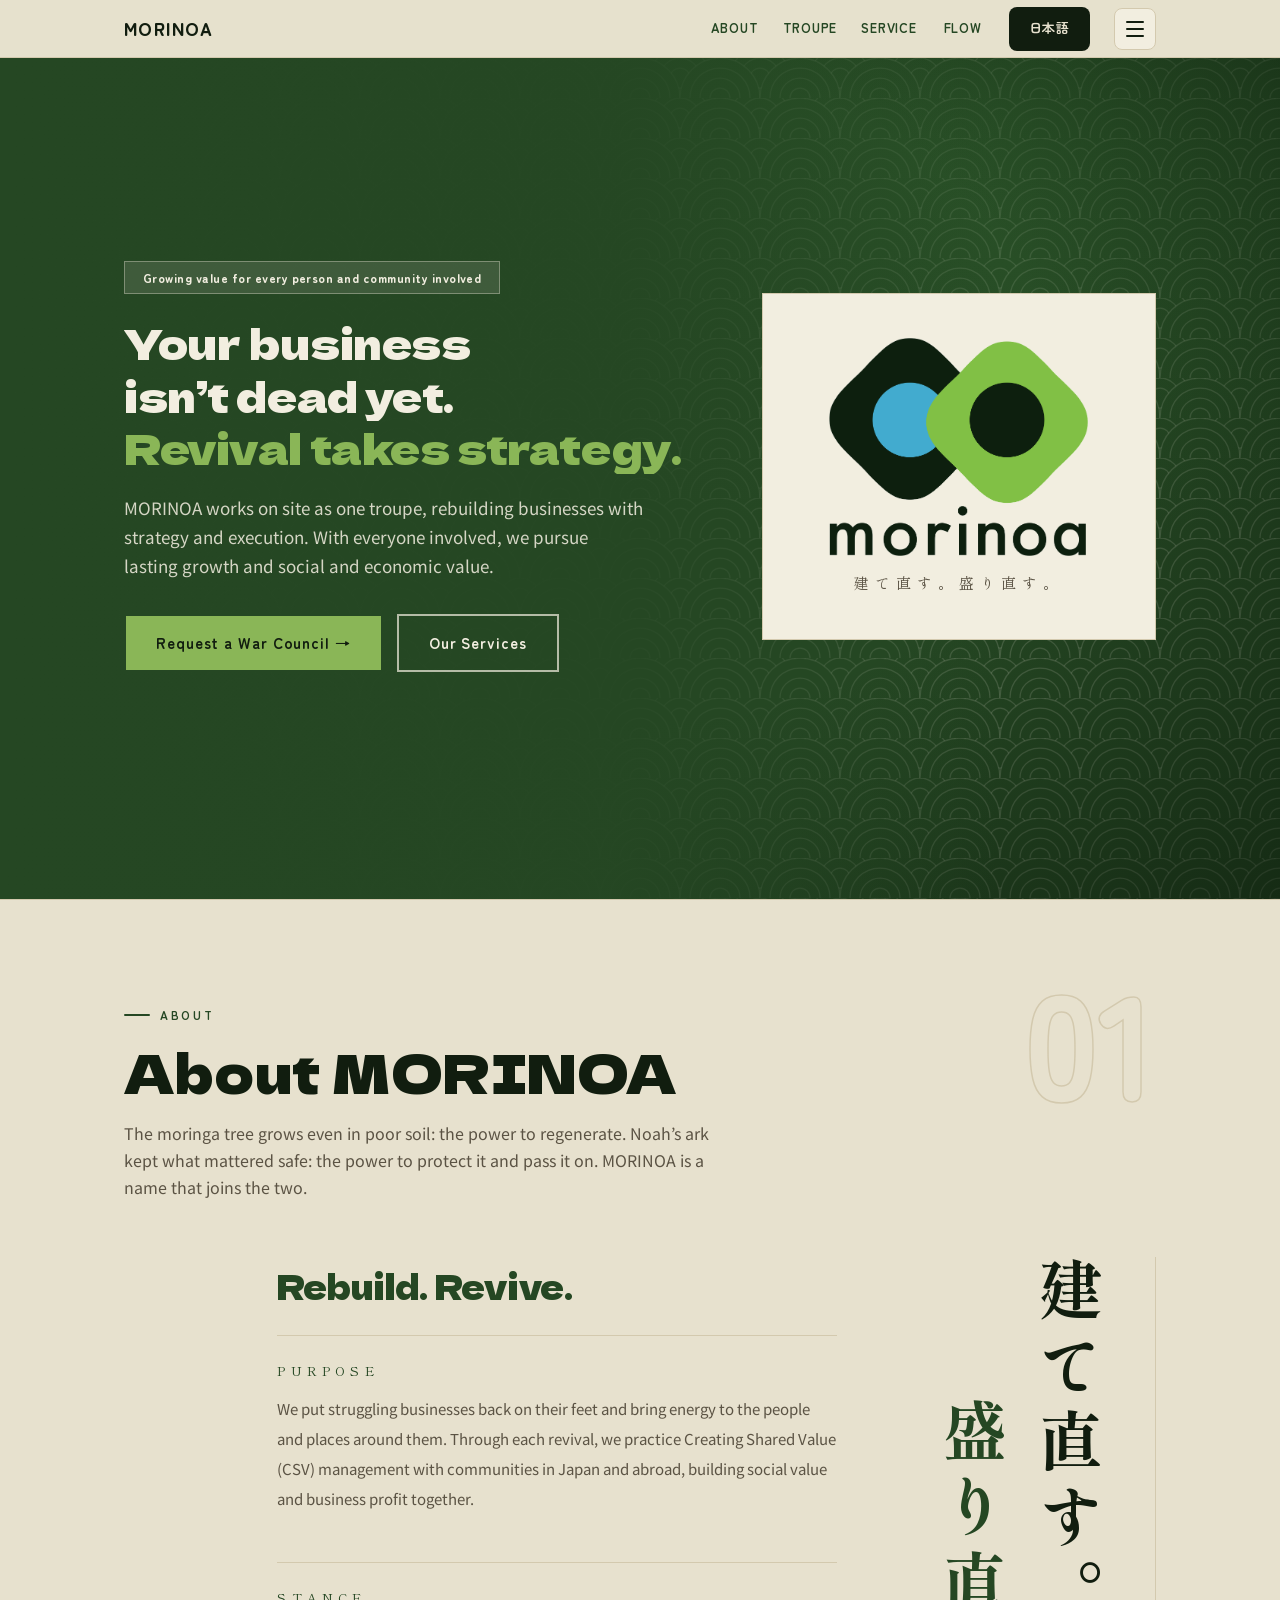
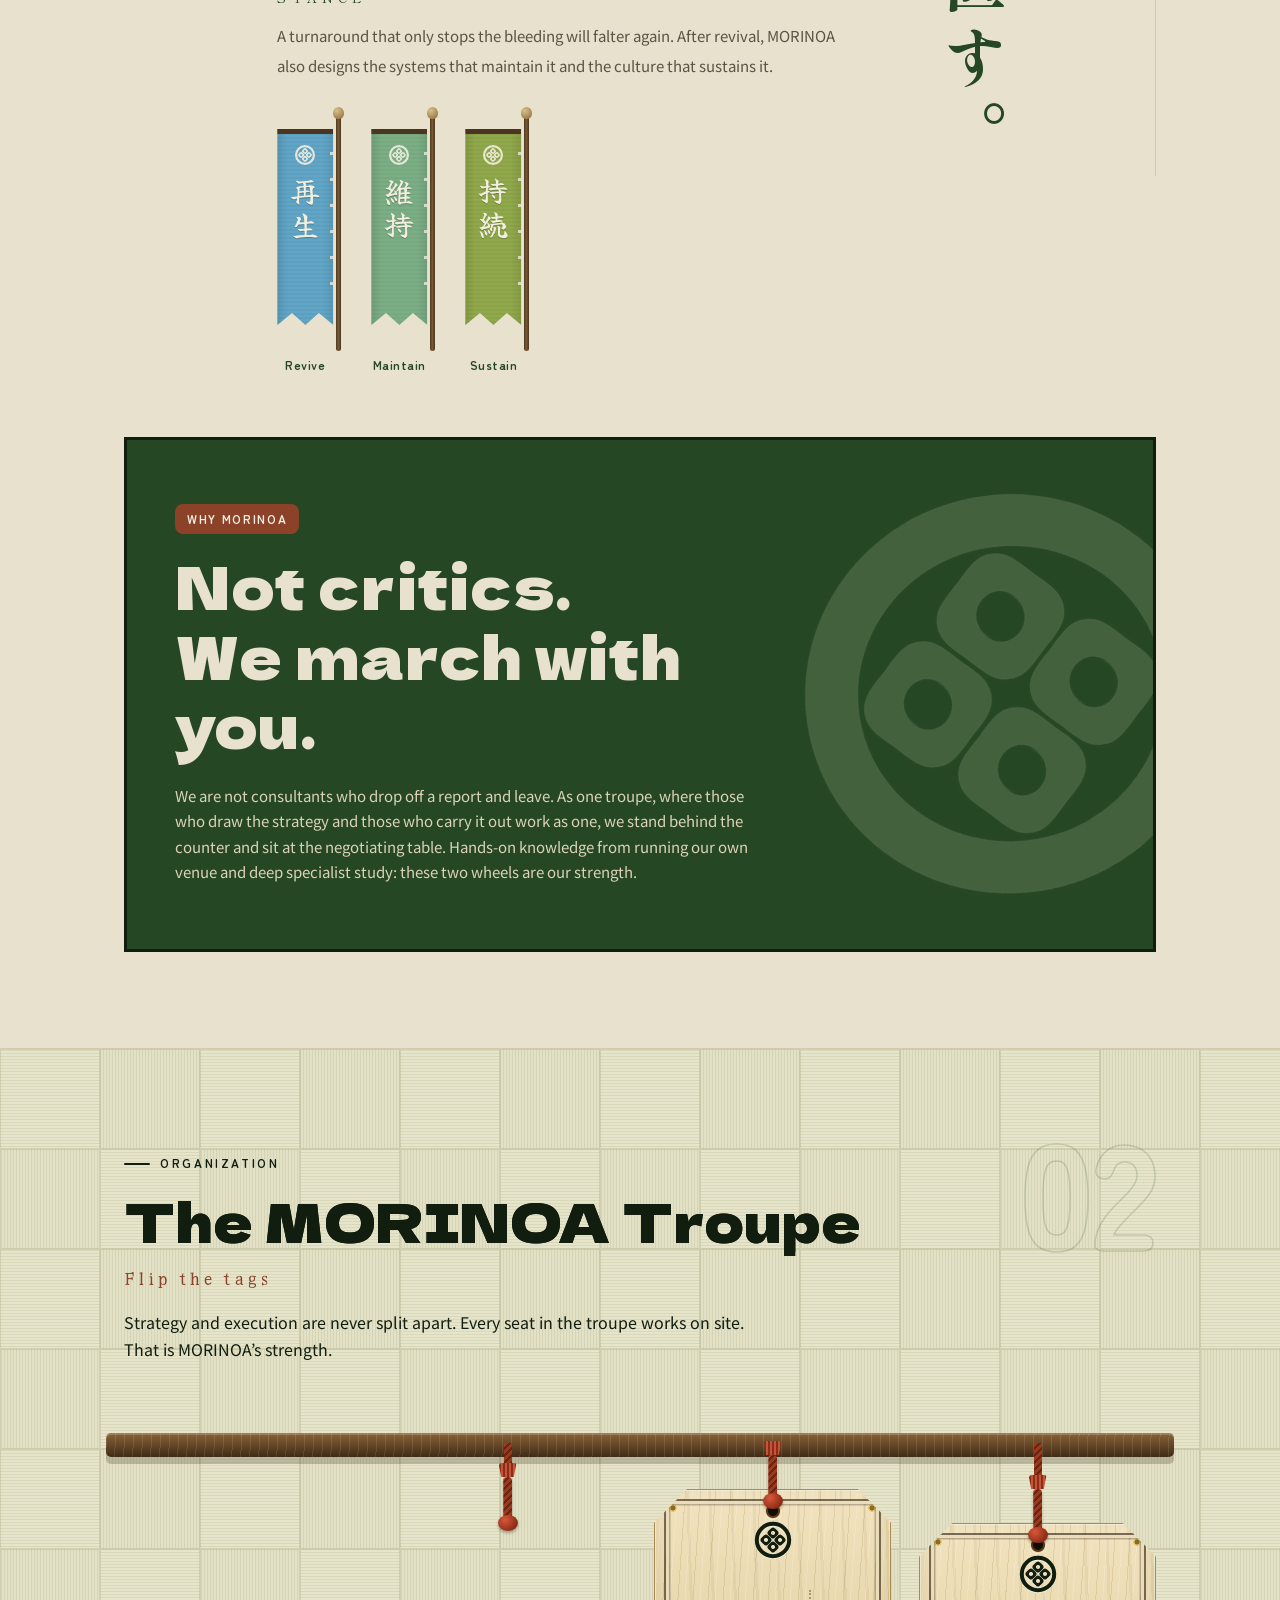
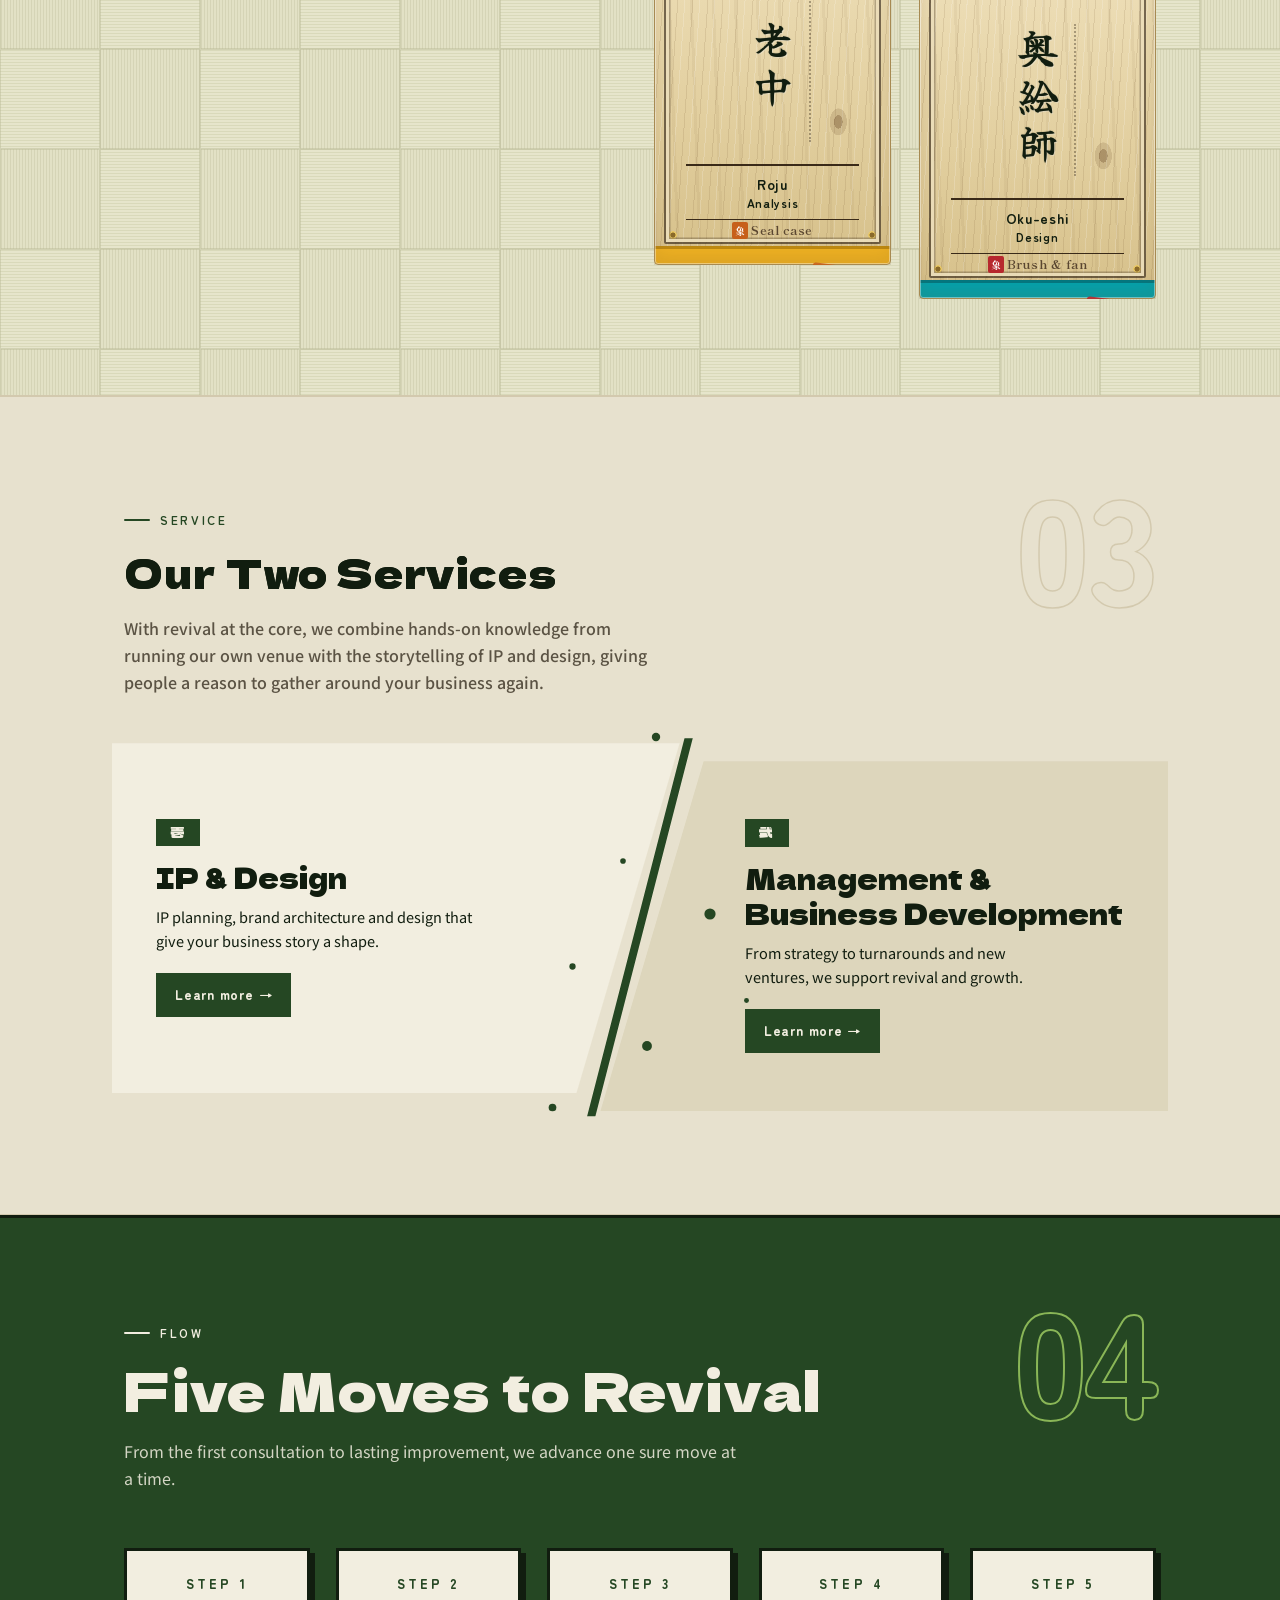
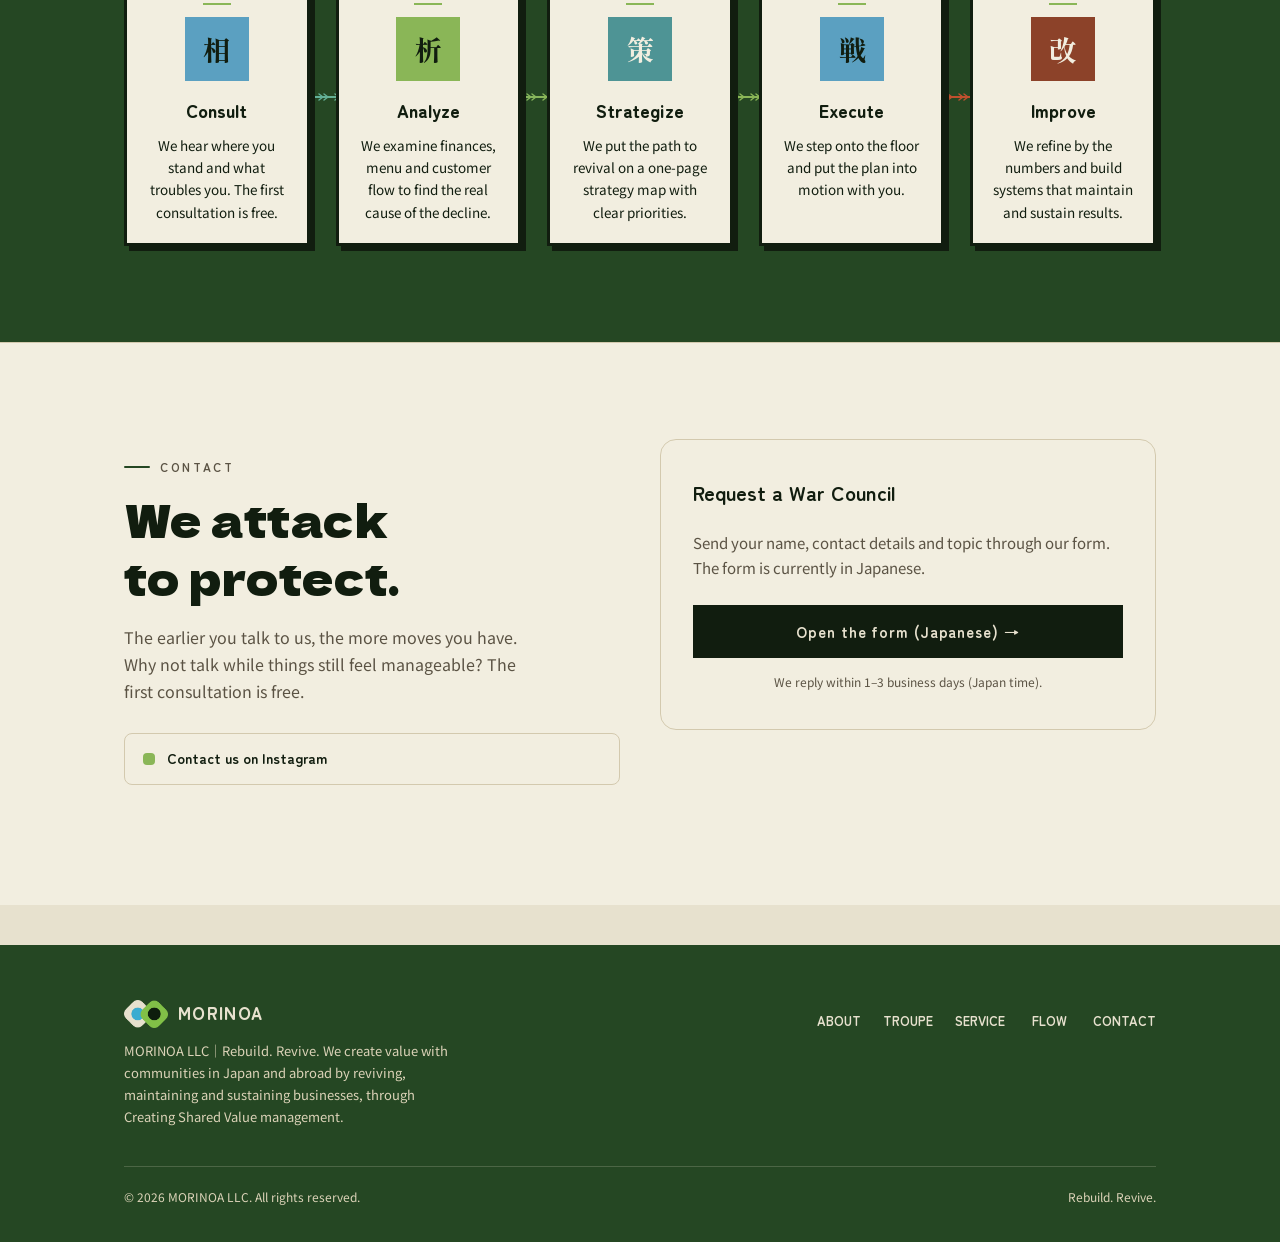
==== en/index.html @ eae5725e "Add English version (/en/) with header language switch Vertical Japanese text is kept on purpose; th" ====
<!DOCTYPE html>
<html lang="en">
<head>
<meta charset="UTF-8">
<meta name="viewport" content="width=device-width, initial-scale=1.0">
<title>MORINOA｜Rebuild. Revive. Business turnaround and CSV management</title>
<meta name="description" content="MORINOA works with communities in Japan and abroad to create value by reviving, maintaining and sustaining businesses, through Creating Shared Value (CSV) management. Our two services are Management &amp; Business Development and IP &amp; Design.">
<link rel="canonical" href="https://morinoa.com/en/">
<link rel="alternate" hreflang="ja" href="https://morinoa.com/">
<link rel="alternate" hreflang="en" href="https://morinoa.com/en/">
<link rel="alternate" hreflang="x-default" href="https://morinoa.com/">
<meta property="og:type" content="website">
<meta property="og:site_name" content="MORINOA">
<meta property="og:locale" content="en_US">
<meta property="og:url" content="https://morinoa.com/en/">
<meta property="og:title" content="MORINOA｜Rebuild. Revive. Business turnaround and CSV management">
<meta property="og:description" content="MORINOA works with communities in Japan and abroad to create value by reviving, maintaining and sustaining businesses, through Creating Shared Value (CSV) management. Our two services are Management &amp; Business Development and IP &amp; Design.">
<meta property="og:image" content="https://morinoa.com/ogp-en.png">
<meta property="og:image:width" content="1200">
<meta property="og:image:height" content="630">
<meta property="og:image:alt" content="MORINOA logo｜Rebuild. Revive.">
<meta name="twitter:card" content="summary_large_image">
<meta name="twitter:title" content="MORINOA｜Rebuild. Revive. Business turnaround and CSV management">
<meta name="twitter:description" content="MORINOA works with communities in Japan and abroad to create value by reviving, maintaining and sustaining businesses, through Creating Shared Value (CSV) management. Our two services are Management &amp; Business Development and IP &amp; Design.">
<meta name="twitter:image" content="https://morinoa.com/ogp-en.png">
<link rel="icon" href="../favicon.ico" sizes="any">
<link rel="icon" type="image/png" sizes="32x32" href="../favicon-32.png">
<link rel="apple-touch-icon" href="../apple-touch-icon.png">
<link rel="preconnect" href="https://fonts.googleapis.com">
<link rel="preconnect" href="https://fonts.gstatic.com" crossorigin>
<link rel="preload" as="style" href="https://fonts.googleapis.com/css2?family=Shippori+Mincho:wght@500;600;700;800&family=Zen+Maru+Gothic:wght@500;700;900&family=Noto+Sans+JP:wght@400;500;700&family=Yuji+Syuku&family=Dela+Gothic+One&display=swap" onload="this.onload=null;this.rel='stylesheet'">
<noscript><link rel="stylesheet" href="https://fonts.googleapis.com/css2?family=Shippori+Mincho:wght@500;600;700;800&family=Zen+Maru+Gothic:wght@500;700;900&family=Noto+Sans+JP:wght@400;500;700&family=Yuji+Syuku&family=Dela+Gothic+One&display=swap"></noscript>
<link rel="stylesheet" href="../css/style.css?v=20261109x">
<link rel="stylesheet" href="../css/motion.css?v=20261029b">
<link rel="stylesheet" href="../css/poster.css?v=20261109e">
<link rel="stylesheet" href="../css/novel.css?v=20261109c">
<link rel="stylesheet" href="../css/maku.css?v=20261109a">
<link rel="stylesheet" href="../css/fuda.css?v=20261109c"><link rel="stylesheet" href="../css/wapop.css?v=20261109z">
<script type="application/ld+json">
{
  "@context": "https://schema.org",
  "@graph": [
    {
      "@type": "Organization",
      "@id": "https://morinoa.com/#organization",
      "name": "MORINOA",
      "legalName": "合同会社モリノア",
      "alternateName": ["MORINOA LLC", "モリノア"],
      "url": "https://morinoa.com/",
      "logo": "https://morinoa.com/morinoa_logo.png",
      "image": "https://morinoa.com/ogp.png",
      "slogan": "Rebuild. Revive.",
      "description": "A company that creates value with communities in Japan and abroad by reviving, maintaining and sustaining businesses, through Creating Shared Value management.",
      "email": "info@morinoa.com",
      "sameAs": ["https://www.instagram.com/morinoa.ip/"],
      "contactPoint": {"@type": "ContactPoint", "contactType": "customer service", "url": "https://forms.gle/eSTg1UBF56mVySoMA", "availableLanguage": ["ja"]}
    },
    {
      "@type": "WebSite",
      "@id": "https://morinoa.com/en/#website",
      "url": "https://morinoa.com/en/",
      "name": "MORINOA",
      "inLanguage": "en",
      "publisher": {"@id": "https://morinoa.com/#organization"}
    }
  ]
}
</script>
<style id="hero-fit">@media(min-width:821px){.hero{min-height:calc(100svh - 58px);display:flex;align-items:center;box-sizing:border-box;padding:0 0 24px;}.hero>*{width:100%;}header .nav{height:57px;}header.scrolled .nav{height:48px;}}@media(max-width:820px){.hero-grid>div:first-child{margin-top:-19px;}}.tag-br{display:none;}@media(max-width:820px){.tag-br{display:inline;}.hero-tag{letter-spacing:.06em;line-height:1.7;}}</style>
<style id="hero-color">
/* ヒーローの背景：白から深緑へ（色味は参考ページに合わせる） */
.hero{background-color:#254723 !important;background-image:linear-gradient(90deg,#254723 0%,rgba(37,71,35,.96) 48%,rgba(37,71,35,0) 78%),radial-gradient(ellipse at 50% 40%,rgba(8,20,8,0) 45%,rgba(8,20,8,.55) 100%),radial-gradient(120% 90% at 78% 8%,rgba(45,90,43,.55) 0%,rgba(45,90,43,0) 55%),url("data:image/svg+xml,%3Csvg xmlns='http://www.w3.org/2000/svg' width='64' height='32'%3E%3Cg fill='%23254723' stroke='%23F2EEE0' stroke-opacity='.17' stroke-width='1'%3E%3Ccircle cx='32' cy='16' r='32'/%3E%3Ccircle cx='32' cy='16' r='24'/%3E%3Ccircle cx='32' cy='16' r='16'/%3E%3Ccircle cx='32' cy='16' r='8'/%3E%3Ccircle cx='0' cy='32' r='32'/%3E%3Ccircle cx='0' cy='32' r='24'/%3E%3Ccircle cx='0' cy='32' r='16'/%3E%3Ccircle cx='0' cy='32' r='8'/%3E%3Ccircle cx='64' cy='32' r='32'/%3E%3Ccircle cx='64' cy='32' r='24'/%3E%3Ccircle cx='64' cy='32' r='16'/%3E%3Ccircle cx='64' cy='32' r='8'/%3E%3C/g%3E%3C/svg%3E") !important;background-size:100% 100%,100% 100%,100% 100%,80px 40px !important;color:#F2EEE0;}
.hero::before,.hero::after{opacity:.0 !important;}
.hero h1,.hero .hero-motto{color:#F2EEE0 !important;}
.hero h1 .em{color:#8AB657 !important;}
.hero .hero-tag{color:#F2EEE0 !important;background:rgba(242,238,224,.12) !important;border-color:rgba(242,238,224,.35) !important;}
.hero .hero-sub{color:rgba(242,238,224,.86) !important;}
.hero .btn-primary{background:#8AB657 !important;color:#111D0F !important;border-color:#254723 !important;}
.hero .btn-secondary{background:transparent !important;color:#F2EEE0 !important;border-color:rgba(242,238,224,.7) !important;}
</style>
<style>@media(max-width:900px),(pointer:coarse){.menu-pc{display:none !important}}</style>
<link rel="stylesheet" href="../css/en.css?v=20261126e">
</head>
<body>
<svg width="0" height="0" style="position:absolute" aria-hidden="true" focusable="false"><defs>
<filter id="print" x="-4%" y="-6%" width="108%" height="112%" color-interpolation-filters="sRGB">
<feTurbulence type="fractalNoise" baseFrequency=".035" numOctaves="2" seed="3" result="warp"/>
<feDisplacementMap in="SourceGraphic" in2="warp" scale="4" xChannelSelector="R" yChannelSelector="G" result="rough"/>
<feTurbulence type="fractalNoise" baseFrequency=".9" numOctaves="1" seed="8" result="spk"/>
<feColorMatrix in="spk" type="matrix" values="0 0 0 0 0  0 0 0 0 0  0 0 0 0 0  14 0 0 0 -4.6" result="holes"/>
<feComposite in="rough" in2="holes" operator="in"/>
</filter></defs></svg>

<div class="rail" aria-hidden="true" lang="ja">建て直す。盛り直す。　MORINOA</div>

<!-- ============ HEADER ============ -->
<header>
  <div class="wrap nav">
    <a class="brand" href="#top" aria-label="MORINOA home">
      <span class="brand-name">MORINOA</span>
    </a>
    <ul class="nav-links">
      <li><a href="#about">ABOUT</a></li>
      <li><a href="#org">TROUPE</a></li>
      <li><a href="#service">SERVICE</a></li>
      <li><a href="#flow">FLOW</a></li>
      <li class="cta-li"><a class="nav-cta lang-switch" href="../" lang="ja" hreflang="ja">日本語</a></li>
      <li class="menu-li"><button class="menu-btn" type="button" aria-label="Open menu" aria-expanded="false" aria-controls="site-menu"><span></span><span></span><span></span></button></li>
    </ul>
  </div>
  <nav class="site-menu" id="site-menu" aria-label="Site menu" hidden>
    <div class="wrap site-menu-inner">
      <div class="menu-col">
        <p class="menu-head">MORINOA</p>
        <a href="#top">TOP</a>
        <a href="#about">About MORINOA</a>
        <a href="#org">The Troupe</a>
        <a href="#flow">Five Moves to Revival</a>
        <a href="#contact">Contact</a>
      </div>
      <div class="menu-col">
        <p class="menu-head">SERVICES</p>
        <a href="service-ip.html"><span class="menu-num" lang="ja">壱</span>IP &amp; Design</a>
        <a href="service-support.html"><span class="menu-num" lang="ja">弐</span>Management &amp; Business Development</a>
        <a class="menu-pc" href="../irori.html"><span class="menu-num" lang="ja">参</span>IRORI (Japanese)</a>
      </div>
      <div class="menu-col">
        <p class="menu-head">CONNECT</p>
        <a href="https://forms.gle/eSTg1UBF56mVySoMA">Request a War Council →</a>
        <a href="https://www.instagram.com/morinoa.ip/" target="_blank" rel="noopener">Instagram</a>
      </div>
    </div>
  </nav>
</header>

<main id="top">

<!-- ============ HERO ============ -->
<section class="hero">
  <div class="wrap hero-grid">
    <div>
      <span class="hero-tag">Growing value for every person and community involved</span>
      <h1>Your business<br>isn’t dead yet.<br><span class="em">Revival takes strategy.</span></h1>
      <p class="hero-sub">
        MORINOA works on site as one troupe, rebuilding businesses with strategy and execution.
        With everyone involved, we pursue lasting growth and social and economic value.
      </p>
      <div class="hero-actions">
        <a class="btn btn-primary" href="#contact">Request a War Council →</a>
        <a class="btn btn-secondary" href="#service">Our Services</a>
      </div>
    </div>
    <div class="hero-logo reveal">
      <img class="logo-img" src="../morinoa_logo.png" alt="MORINOA logo" width="681" height="573" decoding="async" fetchpriority="high">
      <p class="hero-name-jp" lang="ja">建て直す。盛り直す。</p>
    </div>
  </div>
</section>
<!-- ============ ABOUT ============ -->
<section id="about">
  <div class="wrap">
    <div class="sec-head">
      <p class="sec-label">ABOUT</p>
      <h2 class="sec-title">About MORINOA</h2>
      <p class="sec-lead">The moringa tree grows even in poor soil: the power to regenerate. Noah’s ark kept what mattered safe: the power to protect it and pass it on. MORINOA is a name that joins the two.</p>
    </div>
    <div class="about-tate tate-right">
      <h3 class="tate-copy reveal" lang="ja" aria-label="建て直す。盛り直す。">
        <span>建て直す。</span><span>盛り直す。</span>
      </h3>
      <div class="tate-body">
        <p class="en-motto reveal">Rebuild. Revive.</p>
        <div class="tate-block reveal">
          <p class="tate-kicker">PURPOSE</p>
          <p>We put struggling businesses back on their feet and bring energy to the people and places around them. Through each revival, we practice Creating Shared Value (CSV) management with communities in Japan and abroad, building social value and business profit together.</p>
        </div>
        <div class="tate-block reveal">
          <p class="tate-kicker">STANCE</p>
          <p>A turnaround that only stops the bleeding will falter again. After revival, MORINOA also designs the systems that maintain it and the culture that sustains it.</p>
          <ol class="tate-trio">
            <li><span class="hata"><i aria-hidden="true"></i><b lang="ja">再生</b></span><span class="hata-en">Revive</span></li>
            <li><span class="hata"><i aria-hidden="true"></i><b lang="ja">維持</b></span><span class="hata-en">Maintain</span></li>
            <li><span class="hata"><i aria-hidden="true"></i><b lang="ja">持続</b></span><span class="hata-en">Sustain</span></li>
          </ol>
        </div>
      </div>
    </div>
    <div class="about-grid">
      <div class="card about-card card-dark why-card reveal">
        <div class="why-text">
          <div class="label-row"><span class="hanko">WHY MORINOA</span></div>
          <h3 style="color:var(--base);">Not critics.<br>We march with you.</h3>
          <p class="caption" style="font-size:15px;">
            We are not consultants who drop off a report and leave. As one troupe, where those who draw the strategy and those who carry it out work as one,
            we stand behind the counter and sit at the negotiating table. Hands-on knowledge from running our own venue and deep specialist study: these two wheels are our strength.
          </p>
        </div>
        <img class="why-kamon" src="../kamon-cream.png" alt="MORINOA family crest" width="480" height="468" loading="lazy" decoding="async">
      </div>
    </div>
  </div>
</section>

<!-- ============ ORGANIZATION 一座 ============ -->
<section id="org" style="background:var(--cream);border-top:1px solid var(--line);border-bottom:1px solid var(--line);">
  <div class="wrap">
    <div class="sec-head">
      <p class="sec-label">ORGANIZATION</p>
      <h2 class="sec-title">The MORINOA Troupe</h2>
      <p class="mekuru">Flip the tags</p>
      <p class="sec-lead">Strategy and execution are never split apart. Every seat in the troupe works on site. That is MORINOA’s strength.</p>
    </div>
    <div class="org-grid">

      <!-- 将軍：兜 -->
      <div class="org-card fuda has-back reveal" role="button" tabindex="0" aria-pressed="false" aria-label="Shogun name tag. Press to see the photo">
        <span class="fuda-himo" aria-hidden="true"></span>
        <div class="fuda-inner">
          <div class="fuda-face front">
            <img class="kamon" src="../kamon.svg" alt="" aria-hidden="true" width="100" height="100" loading="lazy" decoding="async">
            <div class="org-title" lang="ja">将軍</div>
            <div class="org-role"><b>Shogun</b>Representative</div>
            <div class="org-item">Helmet</div>
          </div>
          <div class="fuda-face back">
            <img src="../member-shogun.jpg" alt="Shogun, Koichi Nishide" width="400" height="482" loading="lazy" decoding="async">
            <div class="fuda-name"><b lang="ja">西出 航一</b><small>KOICHI NISHIDE</small></div>
          </div>
        </div>
      </div>

      <!-- 大老：軍配 -->
      <div class="org-card fuda has-back reveal" role="button" tabindex="0" aria-pressed="false" aria-label="Tairo name tag. Press to see the photo">
        <span class="fuda-himo" aria-hidden="true"></span>
        <div class="fuda-inner">
          <div class="fuda-face front">
            <img class="kamon" src="../kamon.svg" alt="" aria-hidden="true" width="100" height="100" loading="lazy" decoding="async">
            <div class="org-title" lang="ja">大老</div>
            <div class="org-role"><b>Tairo</b>Strategy</div>
            <div class="org-item">War fan</div>
          </div>
          <div class="fuda-face back">
            <img src="../member-tairo.jpg" alt="Tairo, Sou Daike" width="400" height="483" loading="lazy" decoding="async">
            <div class="fuda-name"><b lang="ja">大家 颯</b><small>SOU DAIKE</small></div>
          </div>
        </div>
      </div>

      <!-- 老中：印籠 -->
      <div class="org-card fuda reveal">
        <span class="fuda-himo" aria-hidden="true"></span>
        <div class="fuda-inner">
          <div class="fuda-face front">
            <img class="kamon" src="../kamon.svg" alt="" aria-hidden="true" width="100" height="100" loading="lazy" decoding="async">
            <div class="org-title" lang="ja">老中</div>
            <div class="org-role"><b>Roju</b>Analysis</div>
            <div class="org-item">Seal case</div>
          </div>
        </div>
      </div>

      <!-- 奥絵師：筆と扇子 -->
      <div class="org-card fuda reveal">
        <span class="fuda-himo" aria-hidden="true"></span>
        <div class="fuda-inner">
          <div class="fuda-face front">
            <img class="kamon" src="../kamon.svg" alt="" aria-hidden="true" width="100" height="100" loading="lazy" decoding="async">
            <div class="org-title" lang="ja">奥絵師</div>
            <div class="org-role"><b>Oku-eshi</b>Design</div>
            <div class="org-item">Brush &amp; fan</div>
          </div>
        </div>
      </div>

    </div>
  </div>
</section>

<!-- ============ SERVICE ============ -->
<section id="service" class="grain">
  <div class="wrap">
    <div class="sec-head">
      <p class="sec-label">SERVICE</p>
      <h2 class="sec-title">Our Two Services</h2>
      <p class="sec-lead">With revival at the core, we combine hands-on knowledge from running our own venue with the storytelling of IP and design, giving people a reason to gather around your business again.</p>
    </div>
    <div class="slash">
      <a class="slash-card a" href="service-ip.html">
        <span class="svc-num" lang="ja" aria-label="01">壱</span>
        <h3>IP &amp; Design</h3>
        <p>IP planning, brand architecture and design that give your business story a shape.</p>
        <span class="svc-more">Learn more →</span>
      </a>
      <a class="slash-card b" href="service-support.html">
        <span class="svc-num" lang="ja" aria-label="02">弐</span>
        <h3>Management &amp; Business Development</h3>
        <p>From strategy to turnarounds and new ventures, we support revival and growth.</p>
        <span class="svc-more">Learn more →</span>
      </a>
      <svg class="slash-cut" viewBox="0 0 100 100" preserveAspectRatio="none" aria-hidden="true"><path d="M55 -3 L45 103" pathLength="100"/></svg>
      <i class="drop d1"></i><i class="drop d2"></i><i class="drop d3"></i><i class="drop d4"></i><i class="drop d5"></i><i class="drop d6"></i><i class="drop d7"></i>
    </div>
  </div>
</section>

<!-- ============ FLOW ============ -->
<section id="flow">
  <div class="wrap">
    <div class="sec-head">
      <p class="sec-label">FLOW</p>
      <h2 class="sec-title">Five Moves to Revival</h2>
      <p class="sec-lead">From the first consultation to lasting improvement, we advance one sure move at a time.</p>
    </div>
    <div class="flow-grid">
      <div class="step reveal">
        <span class="step-num">STEP 1</span>
        <div class="step-kanji" lang="ja">相</div>
        <h3>Consult</h3>
        <p>We hear where you stand and what troubles you. The first consultation is free.</p>
      </div>
      <div class="step reveal">
        <span class="step-num">STEP 2</span>
        <div class="step-kanji" lang="ja">析</div>
        <h3>Analyze</h3>
        <p>We examine finances, menu and customer flow to find the real cause of the decline.</p>
      </div>
      <div class="step reveal">
        <span class="step-num">STEP 3</span>
        <div class="step-kanji" lang="ja">策</div>
        <h3>Strategize</h3>
        <p>We put the path to revival on a one-page strategy map with clear priorities.</p>
      </div>
      <div class="step reveal">
        <span class="step-num">STEP 4</span>
        <div class="step-kanji" lang="ja">戦</div>
        <h3>Execute</h3>
        <p>We step onto the floor and put the plan into motion with you.</p>
      </div>
      <div class="step reveal">
        <span class="step-num">STEP 5</span>
        <div class="step-kanji" lang="ja">改</div>
        <h3>Improve</h3>
        <p>We refine by the numbers and build systems that maintain and sustain results.</p>
      </div>
    </div>
  </div>
</section>

<!-- ============ CONTACT ============ -->
<section id="contact" class="contact" style="background:var(--cream);border-top:1px solid var(--line);">
  <div class="wrap contact-grid">
    <div class="contact-copy">
      <p class="sec-label">CONTACT</p>
      <h2 class="display">We attack<br>to protect.</h2>
      <p>
        The earlier you talk to us, the more moves you have.
        Why not talk while things still feel manageable? The first consultation is free.
      </p>
      <div class="socials">
        <a class="social" href="https://www.instagram.com/morinoa.ip/" target="_blank" rel="noopener" aria-label="Contact us on Instagram"><span class="dot"></span>Contact us on Instagram</a>
      </div>
    </div>
    <div class="form-card reveal">
      <p class="h3">Request a War Council</p>
      <p style="color:var(--sub);font-size:15px;margin-bottom:24px;">Send your name, contact details and topic through our form. The form is currently in Japanese.</p>
      <a class="btn btn-primary" id="gunji-form" href="https://forms.gle/eSTg1UBF56mVySoMA">Open the form (Japanese) →</a>
      <p class="form-note">We reply within 1–3 business days (Japan time).</p>
    </div>
  </div>
</section>

</main>

<!-- ============ FOOTER ============ -->
<footer>
  <div class="wrap">
    <div class="foot-grid">
      <div>
        <div class="foot-brand">
          <img src="../logo-mark-light.png" alt="" aria-hidden="true" width="160" height="102" loading="lazy" decoding="async">
          <span>MORINOA</span>
        </div>
        <p class="foot-copy">MORINOA LLC｜Rebuild. Revive. We create value with communities in Japan and abroad by reviving, maintaining and sustaining businesses, through Creating Shared Value management.</p>
      </div>
      <ul class="foot-links">
        <li><a href="#about">ABOUT</a></li>
        <li><a href="#org">TROUPE</a></li>
        <li><a href="#service">SERVICE</a></li>
        <li><a href="#flow">FLOW</a></li>
        <li><a href="#contact">CONTACT</a></li>
      </ul>
    </div>
    <div class="foot-bottom">
      <span>© 2026 MORINOA LLC. All rights reserved.</span>
      <span>Rebuild. Revive.</span>
    </div>
  </div>
</footer>

<script src="../js/train.js?v=20261109a"></script>
<script src="../js/main.js?v=20261126a"></script>
<script src="../js/motion.js?v=20261126a"></script>
<script src="../js/hero-rubber.js?v=20261109d"></script>
</body>
</html>
---- css/style.css ----
/* ============================================================
   MORINOA Design System Ver.0.1
   base #E7E1CE / cream #F2EEE0 / ink #111D0F
   avocado #8AB657 / sora #5BA0C1 / shu #8C4229 (限定使用)
   forest #254723 / teal #4E9495 / sub #5B5344
   line #D3C9AE / sand #DCD3B8
   ============================================================ */
:root{
  --base:#E7E1CE;
  --cream:#F2EEE0;
  --ink:#111D0F;
  --avocado:#8AB657;
  --sora:#5BA0C1;
  --sub:#5B5344;
  --forest:#254723;
  --teal:#4E9495;
  --shu:#8C4229;
  --line:#D3C9AE;
  --sand:#DCD3B8;
  --mincho:'Shippori Mincho',serif;
  --maru:'Zen Maru Gothic',sans-serif;
  --sans:'Noto Sans JP',sans-serif;
}
*{margin:0;padding:0;box-sizing:border-box;}
html{scroll-behavior:smooth;}
body{
  background:var(--base);
  color:var(--ink);
  font-family:var(--sans);
  font-size:16px;
  line-height:1.7;
  -webkit-font-smoothing:antialiased;
}
/* 茶殻再生紙のグレイン質感 */
body::before{
  content:"";
  position:fixed;inset:0;
  pointer-events:none;
  z-index:0;
  opacity:.05;
  background-image:url("data:image/svg+xml,%3Csvg xmlns='http://www.w3.org/2000/svg' width='160' height='160'%3E%3Cfilter id='n'%3E%3CfeTurbulence type='fractalNoise' baseFrequency='0.9' numOctaves='2'/%3E%3C/filter%3E%3Crect width='160' height='160' filter='url(%23n)' opacity='1'/%3E%3C/svg%3E");
}
main,header,footer{position:relative;z-index:1;}
a{color:inherit;text-decoration:none;}
img,svg{max-width:100%;display:block;}
.wrap{max-width:1080px;margin:0 auto;padding:0 24px;}

/* ---------- Typography ---------- */
h1,h2,.display{font-family:var(--mincho);line-height:1.3;}
.display{font-size:clamp(34px,5.5vw,56px);font-weight:700;letter-spacing:.04em;}
.h3{font-family:var(--maru);font-size:20px;font-weight:700;}
.caption{font-size:13px;color:var(--sub);}

/* ---------- 共通セクション ---------- */
section{padding:96px 0;}
.sec-head{margin-bottom:56px;}
.sec-label{
  display:inline-flex;align-items:center;gap:10px;
  font-family:var(--maru);font-size:12px;font-weight:700;
  letter-spacing:.22em;color:var(--forest);
  margin-bottom:14px;
}
.sec-label::before{content:"";width:26px;height:2px;background:var(--avocado);border-radius:2px;}
.sec-title{font-family:var(--mincho);font-size:clamp(26px,3.4vw,36px);font-weight:600;letter-spacing:.06em;}
.sec-lead{margin-top:16px;max-width:620px;color:var(--sub);}

/* ---------- Header ---------- */
header{
  position:sticky;top:0;z-index:50;
  background:rgba(231,225,206,.92);
  backdrop-filter:blur(8px);
  border-bottom:1px solid var(--line);
}
.nav{display:flex;align-items:center;justify-content:space-between;height:68px;}
.brand{display:flex;align-items:center;gap:10px;}
.brand svg{width:38px;height:38px;}
.brand-name{font-family:var(--maru);font-weight:900;font-size:18px;letter-spacing:.08em;}
.nav-links{display:flex;gap:24px;align-items:center;list-style:none;}
.nav-links a{font-family:var(--maru);font-size:13px;font-weight:700;letter-spacing:.08em;color:var(--forest);}
.nav-links a:hover{color:var(--avocado);}
.nav-cta{
  background:var(--ink);color:var(--base)!important;
  padding:9px 20px;border-radius:8px;
}
.nav-cta:hover{background:var(--forest);color:var(--base)!important;}
@media(max-width:880px){.nav-links li:not(.cta-li){display:none;}}

/* ---------- Hero (Type A) ---------- */
.hero{padding:110px 0 90px;overflow:hidden;position:relative;}
.hero-grid{display:grid;grid-template-columns:1.2fr .8fr;gap:48px;align-items:center;}
@media(max-width:820px){.hero-grid{grid-template-columns:1fr;}}
.hero-tag{
  display:inline-block;background:var(--sand);
  border-radius:999px;padding:6px 18px;
  font-family:var(--maru);font-size:12px;font-weight:700;letter-spacing:.16em;
  color:var(--forest);margin-bottom:22px;
}
.hero h1{font-size:clamp(26px,3.6vw,40px);font-weight:700;letter-spacing:.03em;line-height:1.5;white-space:nowrap;}
@media(max-width:480px){.hero h1{font-size:clamp(22px,7vw,30px);white-space:normal;}}
.hero h1 .em{color:var(--forest);}
.hero-motto{
  margin-top:18px;
  font-family:var(--mincho);font-size:clamp(18px,2.4vw,24px);font-weight:600;
  letter-spacing:.08em;color:var(--forest);
}
.hero-sub{margin-top:20px;font-size:17px;color:var(--sub);max-width:520px;}
.hero-sub strong{color:var(--ink);font-weight:700;}
.hero-actions{margin-top:34px;display:flex;gap:14px;flex-wrap:wrap;}
.btn{
  display:inline-flex;align-items:center;gap:8px;
  font-family:var(--maru);font-weight:700;font-size:15px;letter-spacing:.06em;
  padding:14px 30px;border-radius:8px;transition:.2s ease;border:none;cursor:pointer;
}
.btn-primary{background:var(--ink);color:var(--base);}
.btn-primary:hover{background:var(--forest);transform:translateY(-2px);}
.btn-secondary{border:1.5px solid var(--avocado);color:var(--forest);background:transparent;}
.btn-secondary:hover{background:var(--avocado);color:var(--cream);}
.hero-logo{
  background:var(--cream);border:1px solid var(--line);border-radius:16px;
  padding:44px 34px;text-align:center;
}
.hero-logo .logo-img{width:min(280px,80%);margin:0 auto;}
.logo-ph{
  width:min(280px,80%);aspect-ratio:4/3;margin:0 auto;
  align-items:center;justify-content:center;text-align:center;
  border:2px dashed var(--line);border-radius:12px;
  font-family:var(--maru);font-size:14px;font-weight:700;color:var(--sub);
}
.logo-ph small{font-size:11px;font-weight:500;}
.hero-name-jp{margin-top:14px;font-family:var(--mincho);font-size:15px;letter-spacing:.4em;color:var(--sub);}

/* ---------- 診断バナー ---------- */
.diag{padding:0;}
.diag-inner{
  background:var(--forest);color:var(--base);
  border-radius:16px;padding:34px 40px;
  display:flex;align-items:center;justify-content:space-between;gap:24px;flex-wrap:wrap;
}
.diag-title{font-family:var(--mincho);font-size:clamp(19px,2.4vw,24px);font-weight:600;letter-spacing:.05em;}
.diag-meta{display:flex;gap:10px;margin-top:10px;}
.pill{
  background:var(--avocado);color:var(--ink);
  border-radius:999px;padding:4px 14px;
  font-family:var(--maru);font-size:12px;font-weight:700;letter-spacing:.08em;
}
.pill.sora{background:var(--sora);color:var(--cream);}
.diag .btn-primary{background:var(--base);color:var(--forest);}
.diag .btn-primary:hover{background:var(--cream);}

/* ---------- Cards ---------- */
.card{
  background:var(--cream);border:1px solid var(--line);border-radius:8px;
  padding:30px 28px;
}
.card-accent{border-left:4px solid var(--avocado);}
.card-dark{background:var(--forest);border-color:var(--forest);color:var(--base);}
.card-dark .caption{color:var(--sand);}

/* ---------- About ---------- */
.about-grid{display:grid;grid-template-columns:repeat(2,1fr);gap:22px;}
@media(max-width:820px){.about-grid{grid-template-columns:1fr;}}
.about-card .label-row{display:flex;align-items:center;gap:10px;margin-bottom:14px;}
.badge-pop{
  border-radius:999px;padding:4px 14px;
  font-family:var(--maru);font-size:12px;font-weight:700;letter-spacing:.1em;
}
.badge-avocado{background:var(--avocado);color:var(--ink);}
.badge-sora{background:var(--sora);color:var(--cream);}
.badge-tag{background:var(--sand);color:var(--sub);border-radius:999px;padding:4px 14px;font-family:var(--maru);font-size:12px;font-weight:700;}
.about-card h3{font-family:var(--mincho);font-size:22px;font-weight:600;margin-bottom:12px;}
.about-card p{color:var(--sub);font-size:15px;}
.about-card p strong{color:var(--ink);}
.trio{display:flex;gap:12px;margin-top:18px;flex-wrap:wrap;}
.trio-item{
  flex:1;min-width:120px;text-align:center;
  background:var(--base);border:1px solid var(--line);border-radius:8px;padding:16px 10px;
}
.trio-item .kanji{font-family:var(--mincho);font-size:26px;font-weight:700;color:var(--forest);}
.trio-item .en{font-family:var(--maru);font-size:11px;font-weight:700;letter-spacing:.14em;color:var(--teal);margin-top:4px;}

/* 判子バッジ（Shu — ここぞ限定） */
.hanko{
  display:inline-block;background:var(--shu);color:var(--cream);
  border-radius:8px;padding:5px 12px;
  font-family:var(--maru);font-size:12px;font-weight:700;letter-spacing:.14em;
}

/* ---------- Organization 一座 ---------- */
.org-grid{display:grid;grid-template-columns:repeat(4,1fr);gap:20px;}
@media(max-width:920px){.org-grid{grid-template-columns:repeat(2,1fr);}}
@media(max-width:560px){.org-grid{grid-template-columns:1fr;}}
.org-card{
  background:var(--cream);border:1px solid var(--line);border-radius:8px;
  padding:28px 22px;text-align:center;
  display:block;transition:transform .2s ease,box-shadow .2s ease,border-color .2s ease;
}
a.org-card:hover{
  transform:translateY(-4px);
  border-color:var(--avocado);
  box-shadow:0 10px 24px rgba(17,29,15,.08);
}
.org-icon{
  width:104px;height:104px;margin:0 auto 18px;
  display:flex;align-items:center;justify-content:center;
  background:var(--base);border:1px solid var(--line);border-radius:50%;
  overflow:hidden;
}
.org-icon svg{width:56px;height:56px;}
/* 各役職のIPイラスト（画像があれば線画アイコンの代わりに表示） */
.org-icon .ip-img{width:100%;height:100%;object-fit:cover;border-radius:50%;}
.org-title{font-family:var(--mincho);font-size:24px;font-weight:700;letter-spacing:.1em;}
.org-yomi{font-family:var(--maru);font-size:11px;font-weight:700;letter-spacing:.2em;color:var(--teal);margin-top:2px;}
.org-role{
  display:inline-block;margin-top:12px;
  background:var(--sand);color:var(--forest);
  border-radius:999px;padding:4px 14px;
  font-family:var(--maru);font-size:12px;font-weight:700;letter-spacing:.06em;
}
.org-item{
  margin-top:12px;font-family:var(--maru);font-size:12px;font-weight:700;
  color:var(--sub);letter-spacing:.08em;
}
.org-desc{margin-top:10px;font-size:14px;color:var(--sub);text-align:left;}

/* ---------- Service ---------- */
.service-grid{display:grid;grid-template-columns:repeat(2,1fr);gap:26px;max-width:920px;margin:0 auto;}
@media(max-width:920px){.service-grid{grid-template-columns:1fr;}}
.svc{
  position:relative;padding-top:34px;
  display:block;transition:transform .2s ease,box-shadow .2s ease,border-color .2s ease;
}
.svc:hover{
  transform:translateY(-4px);
  border-color:var(--avocado);
  box-shadow:0 10px 24px rgba(17,29,15,.08);
}
.svc-num{
  position:absolute;top:-16px;left:24px;
  font-family:var(--maru);font-weight:900;font-size:14px;letter-spacing:.1em;
  background:var(--ink);color:var(--base);
  border-radius:8px;padding:5px 14px;
}
.svc h3{font-family:var(--mincho);font-size:20px;font-weight:600;margin-bottom:6px;}
.svc .en{font-family:var(--maru);font-size:11px;font-weight:700;letter-spacing:.16em;color:var(--teal);margin-bottom:6px;}
.svc .lead-role{
  display:inline-block;margin-bottom:12px;
  font-family:var(--maru);font-size:12px;font-weight:700;
  color:var(--forest);background:var(--sand);border-radius:999px;padding:3px 12px;
}
.svc p{color:var(--sub);font-size:15px;}
.svc ul{margin-top:14px;list-style:none;}
.svc li{
  position:relative;padding-left:20px;font-size:14px;color:var(--ink);margin-top:7px;
}
.svc li::before{
  content:"";position:absolute;left:0;top:9px;
  width:9px;height:9px;border-radius:3px;background:var(--avocado);
}
.svc:nth-child(even) li::before{background:var(--sora);}

/* ---------- Case ---------- */
.case-grid{display:grid;grid-template-columns:repeat(3,1fr);gap:22px;}
@media(max-width:920px){.case-grid{grid-template-columns:1fr;}}
.case-card h3{font-family:var(--mincho);font-size:18px;font-weight:600;margin:14px 0 16px;min-height:2.6em;}
.ba{display:grid;grid-template-columns:1fr auto 1fr;gap:8px;align-items:center;}
.ba-col{background:var(--base);border:1px solid var(--line);border-radius:8px;padding:14px 10px;text-align:center;}
.ba-col.after{background:var(--forest);border-color:var(--forest);color:var(--base);}
.ba-label{font-family:var(--maru);font-size:11px;font-weight:700;letter-spacing:.14em;color:var(--sub);}
.ba-col.after .ba-label{color:var(--avocado);}
.ba-value{font-family:var(--maru);font-weight:900;font-size:19px;margin-top:4px;}
.ba-arrow{font-family:var(--maru);font-weight:900;color:var(--avocado);font-size:18px;}
.case-desc{margin-top:16px;font-size:14px;color:var(--sub);}
.coming-illust{
  background:var(--base);border:1px solid var(--line);border-radius:8px;
  padding:12px 10px 6px;
}

/* ---------- Flow (Type D) ---------- */
.flow-grid{display:grid;grid-template-columns:repeat(5,1fr);gap:14px;}
@media(max-width:920px){.flow-grid{grid-template-columns:1fr;}}
.step{
  background:var(--cream);border:1px solid var(--line);border-radius:8px;
  padding:24px 18px;text-align:center;position:relative;
}
.step-kanji{
  width:56px;height:56px;margin:0 auto 14px;
  display:flex;align-items:center;justify-content:center;
  color:var(--cream);border-radius:50%;
  font-family:var(--mincho);font-size:24px;font-weight:700;
}
/* ロゴの空色 → 抹茶の緑へ、一手ずつ移り変わるグラデーション */
.step:nth-child(1) .step-kanji{background:#5BA0C1;}
.step:nth-child(2) .step-kanji{background:#68A5A0;}
.step:nth-child(3) .step-kanji{background:#75A97F;}
.step:nth-child(4) .step-kanji{background:#80A75F;}
.step:nth-child(5) .step-kanji{background:#8AA344;}
.step h3{font-family:var(--maru);font-size:16px;font-weight:700;margin-bottom:8px;}
.step p{font-size:13px;color:var(--sub);}
.step .step-num{
  position:absolute;top:12px;left:14px;
  font-family:var(--maru);font-size:11px;font-weight:700;color:var(--sand);
}

/* ---------- Contact ---------- */
.contact{padding-bottom:120px;}
.contact-grid{display:grid;grid-template-columns:1fr 1fr;gap:40px;align-items:start;}
@media(max-width:820px){.contact-grid{grid-template-columns:1fr;}}
.contact-copy .display{font-size:clamp(28px,4vw,44px);}
.contact-copy p{margin-top:18px;color:var(--sub);max-width:420px;}
.socials{margin-top:28px;display:flex;flex-direction:column;gap:12px;}
.social{
  display:flex;align-items:center;gap:12px;
  background:var(--cream);border:1px solid var(--line);border-radius:8px;
  padding:13px 18px;font-family:var(--maru);font-weight:700;font-size:14px;
  transition:.2s;
}
.social:hover{border-color:var(--avocado);transform:translateX(4px);}
.social .dot{width:12px;height:12px;border-radius:4px;background:var(--avocado);}
.social:nth-child(2) .dot{background:var(--sora);}
.social:nth-child(3) .dot{background:var(--teal);}
.form-card{background:var(--cream);border:1px solid var(--line);border-radius:16px;padding:36px 32px;}
.form-card .h3{margin-bottom:20px;}
.field{margin-bottom:18px;}
.field label{
  display:block;font-family:var(--maru);font-size:13px;font-weight:700;
  letter-spacing:.08em;color:var(--forest);margin-bottom:7px;
}
.field input,.field textarea{
  width:100%;background:var(--base);
  border:1px solid var(--line);border-radius:8px;
  padding:13px 15px;font-family:var(--sans);font-size:15px;color:var(--ink);
}
.field input:focus,.field textarea:focus{outline:2px solid var(--avocado);border-color:var(--avocado);}
.field textarea{min-height:120px;resize:vertical;}
.form-card .btn{width:100%;justify-content:center;}
.form-note{margin-top:14px;font-size:12px;color:var(--sub);text-align:center;}

/* ---------- Footer ---------- */
footer{
  background:var(--forest);color:var(--sand);
  padding:54px 0 34px;margin-top:40px;
}
.foot-grid{display:flex;justify-content:space-between;gap:30px;flex-wrap:wrap;align-items:flex-start;}
.foot-brand{display:flex;align-items:center;gap:10px;}
.foot-brand svg{width:34px;height:34px;}
.foot-brand span{font-family:var(--maru);font-weight:900;font-size:17px;letter-spacing:.08em;color:var(--base);}
.foot-copy{margin-top:12px;font-size:13px;max-width:340px;}
.foot-links{display:flex;gap:22px;list-style:none;flex-wrap:wrap;}
.foot-links a{font-family:var(--maru);font-size:13px;font-weight:700;color:var(--base);}
.foot-links a:hover{color:var(--avocado);}
.foot-bottom{
  margin-top:38px;padding-top:20px;border-top:1px solid rgba(231,225,206,.2);
  display:flex;justify-content:space-between;gap:14px;flex-wrap:wrap;
  font-size:12px;
}

/* ---------- Reveal motion ---------- */
.reveal{opacity:0;transform:translateY(20px);transition:opacity .5s ease,transform .5s ease;}
.reveal.show{opacity:1;transform:translateY(0);}

/* ---------- Service Detail Pages ---------- */
.breadcrumb{
  display:flex;align-items:center;gap:8px;
  font-family:var(--maru);font-size:12px;font-weight:700;color:var(--sub);
  padding:22px 24px 0;
}
.breadcrumb a{color:var(--forest);}
.breadcrumb a:hover{color:var(--avocado);}
.detail-hero{padding:40px 0 70px;}
.detail-hero .svc-num{position:static;display:inline-block;margin-bottom:18px;}
.detail-hero h1{
  font-family:var(--mincho);font-weight:700;letter-spacing:.04em;line-height:1.5;
  font-size:clamp(28px,4vw,44px);
}
.detail-hero .en{
  margin-top:10px;font-family:var(--maru);font-size:13px;font-weight:700;
  letter-spacing:.18em;color:var(--teal);
}
.detail-hero .lead-role{
  display:inline-block;margin-top:16px;
  font-family:var(--maru);font-size:12px;font-weight:700;
  color:var(--forest);background:var(--sand);border-radius:999px;padding:4px 14px;
}
.detail-hero .lead{margin-top:22px;font-size:17px;color:var(--sub);max-width:640px;}
.detail-hero .lead strong{color:var(--ink);}

.detail-block{padding:70px 0;}
.detail-block + .detail-block{border-top:1px solid var(--line);}
.detail-block h2.sec-title{margin-bottom:24px;}

.feature-grid{display:grid;grid-template-columns:repeat(3,1fr);gap:20px;}
@media(max-width:920px){.feature-grid{grid-template-columns:1fr;}}
.feature-card{
  background:var(--cream);border:1px solid var(--line);border-radius:8px;
  padding:26px 24px;
}
.feature-card .num{
  font-family:var(--maru);font-weight:900;font-size:13px;color:var(--teal);
  letter-spacing:.1em;
}
.feature-card h3{
  font-family:var(--mincho);font-size:19px;font-weight:600;margin:8px 0 10px;
}
.feature-card p{font-size:14px;color:var(--sub);}

.detail-flow{display:flex;flex-direction:column;gap:0;}
.detail-flow-item{
  display:flex;gap:20px;padding:22px 0;
  border-bottom:1px solid var(--line);
}
.detail-flow-item:last-child{border-bottom:none;}
.detail-flow-num{
  flex:none;width:44px;height:44px;border-radius:50%;
  background:var(--forest);color:var(--base);
  display:flex;align-items:center;justify-content:center;
  font-family:var(--maru);font-weight:900;font-size:15px;
}
.detail-flow-body h3{font-family:var(--maru);font-size:16px;font-weight:700;margin-bottom:6px;}
.detail-flow-body p{font-size:14px;color:var(--sub);}

.lead-card{
  display:flex;align-items:center;gap:18px;
  background:var(--forest);color:var(--base);
  border-radius:16px;padding:26px 30px;
}
.lead-card .org-icon{
  width:64px;height:64px;background:var(--base);border:none;flex:none;
}
.lead-card .org-icon svg{width:36px;height:36px;}
.lead-card p{font-size:14px;color:var(--sand);margin-top:4px;}
.lead-card h3{font-family:var(--mincho);font-size:18px;font-weight:700;}

.detail-cta{
  background:var(--forest);color:var(--base);
  border-radius:16px;padding:44px 40px;text-align:center;
}
.detail-cta h2{font-family:var(--mincho);font-size:clamp(22px,3vw,30px);font-weight:600;}
.detail-cta p{margin-top:12px;color:var(--sand);}
.detail-cta .hero-actions{justify-content:center;margin-top:26px;}

.svc-more{
  display:inline-flex;align-items:center;gap:6px;margin-top:16px;
  font-family:var(--maru);font-size:13px;font-weight:700;color:var(--forest);
  transition:gap .2s ease,color .2s ease;
}
.svc:hover .svc-more{color:var(--avocado);gap:10px;}

/* ---------- Member Profile Pages ---------- */
.member-hero{padding:40px 0 70px;}
.member-hero-grid{display:grid;grid-template-columns:auto 1fr;gap:36px;align-items:center;}
@media(max-width:640px){.member-hero-grid{grid-template-columns:1fr;text-align:center;}}
.member-photo{
  width:148px;height:148px;border-radius:50%;flex:none;
  background:var(--base);border:1px solid var(--line);
  display:flex;align-items:center;justify-content:center;overflow:hidden;
}
.member-photo img{width:100%;height:100%;object-fit:cover;}
.member-photo svg{width:78px;height:78px;}
@media(max-width:640px){.member-photo{margin:0 auto;}}
.member-hero h1{
  font-family:var(--mincho);font-weight:700;letter-spacing:.1em;
  font-size:clamp(30px,4vw,44px);
}
.member-hero .org-yomi{font-size:13px;margin-top:4px;}
.member-hero .org-role{margin-top:12px;}
.member-hero .tagline{margin-top:18px;font-size:16px;color:var(--sub);max-width:560px;}

.bio-list{display:flex;flex-direction:column;}
.bio-item{
  display:flex;gap:20px;padding:18px 0;
  border-bottom:1px solid var(--line);
}
.bio-item:last-child{border-bottom:none;}
.bio-year{
  flex:none;width:88px;
  font-family:var(--maru);font-weight:700;font-size:13px;color:var(--teal);
}
.bio-text{font-size:14px;color:var(--ink);}

.member-nav{
  display:flex;gap:14px;flex-wrap:wrap;margin-top:28px;
}
.member-nav a{
  flex:1;min-width:140px;text-align:center;
  background:var(--cream);border:1px solid var(--line);border-radius:8px;
  padding:14px 10px;font-family:var(--maru);font-size:13px;font-weight:700;color:var(--forest);
  transition:.2s;
}
.member-nav a:hover{border-color:var(--avocado);color:var(--avocado);}
.member-nav a.current{background:var(--forest);color:var(--base);border-color:var(--forest);}

/* ---------- Organization Track Record (history.html) ---------- */
.stat-grid{display:grid;grid-template-columns:repeat(4,1fr);gap:20px;}
@media(max-width:820px){.stat-grid{grid-template-columns:repeat(2,1fr);}}
.stat-card{
  background:var(--cream);border:1px solid var(--line);border-radius:8px;
  padding:26px 22px;text-align:center;
}
.stat-value{
  font-family:var(--mincho);font-weight:700;font-size:clamp(28px,3.4vw,38px);
  color:var(--forest);line-height:1.2;
}
.stat-value .unit{font-family:var(--maru);font-size:14px;font-weight:700;margin-left:2px;}
.stat-label{margin-top:8px;font-family:var(--maru);font-size:12px;font-weight:700;color:var(--sub);letter-spacing:.06em;}

.timeline{display:flex;flex-direction:column;}
.timeline-item{
  display:flex;gap:24px;padding:20px 0;
  border-bottom:1px solid var(--line);
}
.timeline-item:last-child{border-bottom:none;}
.timeline-year{
  flex:none;width:96px;
  font-family:var(--mincho);font-weight:700;font-size:18px;color:var(--forest);
}
.timeline-body h3{font-family:var(--maru);font-size:15px;font-weight:700;margin-bottom:4px;}
.timeline-body p{font-size:14px;color:var(--sub);}

.genre-grid{display:grid;grid-template-columns:repeat(3,1fr);gap:20px;}
@media(max-width:920px){.genre-grid{grid-template-columns:1fr;}}
.genre-card{
  background:var(--cream);border:1px solid var(--line);border-radius:8px;
  padding:26px 24px;
}
.genre-card .count{
  font-family:var(--mincho);font-weight:700;font-size:32px;color:var(--forest);
}
.genre-card .count .unit{font-family:var(--maru);font-size:14px;color:var(--sub);}
.genre-card h3{font-family:var(--maru);font-size:15px;font-weight:700;margin-top:8px;margin-bottom:8px;}
.genre-card p{font-size:14px;color:var(--sub);}

.org-icon .kamon{width:72px;height:72px;}

/* WHY MORINOA：横いっぱいに広げ、右に家紋 */
.why-card{grid-column:1 / -1;display:flex;align-items:center;gap:40px;}
.why-card .why-text{flex:1;}
.why-card .why-kamon{flex:none;width:150px;height:auto;opacity:.9;}
@media(max-width:820px){
  .why-card{flex-direction:column-reverse;align-items:flex-start;gap:20px;}
  .why-card .why-kamon{width:88px;}
}

/* ---------- ABOUT：縦書き ---------- */
.about-tate{display:grid;grid-template-columns:auto 1fr;gap:clamp(40px,7vw,96px);align-items:start;margin-bottom:56px;}
.tate-copy{
  writing-mode:vertical-rl;font-family:var(--mincho);font-weight:700;
  font-size:clamp(40px,5.2vw,64px);line-height:1.5;letter-spacing:.18em;color:var(--ink);
  border-left:1px solid var(--line);padding-left:clamp(20px,3vw,36px);
}
.tate-copy span{display:block;}
.tate-copy span + span{margin-top:2.2em;color:var(--forest);}
.tate-body{display:flex;flex-direction:column;gap:48px;padding-top:8px;max-width:560px;}
.tate-block{border-top:1px solid var(--line);padding-top:22px;}
.tate-block p{color:var(--sub);font-size:15px;line-height:2;}
.tate-kicker{font-family:var(--mincho);font-size:13px !important;letter-spacing:.4em;color:var(--forest) !important;margin-bottom:10px;}
.tate-trio{list-style:none;display:flex;gap:28px;margin-top:22px;}
.tate-trio li{writing-mode:vertical-rl;font-family:var(--mincho);font-size:22px;font-weight:600;letter-spacing:.3em;color:var(--ink);
  padding:4px 0 4px 14px;border-right:1px solid var(--line);}
.tate-trio li:first-child{border-right-color:#5BA0C1;}
.tate-trio li:nth-child(2){border-right-color:#75A97F;}
.tate-trio li:last-child{border-right-color:#8AA344;}
@media(max-width:820px){
  .about-tate{grid-template-columns:auto 1fr;gap:24px;}
  .tate-copy{font-size:34px;padding-left:16px;}
  .tate-body{gap:36px;}
  .tate-trio{gap:18px;}
  .tate-trio li{font-size:19px;}
}

/* 縦書き見出しを右に置く版（.about-tate.tate-right） */
.about-tate.tate-right{grid-template-columns:1fr auto;}
.about-tate.tate-right .tate-copy{order:2;border-left:none;border-right:1px solid var(--line);padding-left:0;padding-right:clamp(20px,3vw,36px);}
.about-tate.tate-right .tate-body{order:1;justify-self:end;}
@media(max-width:820px){.about-tate.tate-right .tate-copy{padding-right:16px;}}

/* 再生・維持・持続：旗指物
   竿（茶の木）・横木・色の布・竿に布を留める乳（ち）・布の家紋・裾の房 */
.tate-trio{list-style:none;display:flex;gap:30px;margin-top:34px;padding-top:14px;align-items:flex-start;}
.tate-trio li{
  --hata:#5BA0C1;
  position:relative;writing-mode:horizontal-tb;
  width:56px;height:196px;margin-right:8px;
  border:none;padding:0;
}
.tate-trio li:nth-child(2){--hata:#75A97F;}
.tate-trio li:last-child{--hata:#8AA344;}
/* 竿：布の右側を通り、下へ伸びる */
.tate-trio li::after{
  content:"";position:absolute;right:-8px;top:-14px;bottom:-26px;width:5px;border-radius:3px;
  background:linear-gradient(90deg,#4A3620,#7A5A34 45%,#4A3620);
}
/* 竿の先の飾り（宝珠） */
.tate-trio li::before{
  content:"";position:absolute;right:-11px;top:-22px;width:11px;height:12px;border-radius:50% 50% 45% 45%;
  background:radial-gradient(circle at 35% 30%,#d9bf8a,#8a6a38);z-index:2;
}
/* 布 */
.tate-trio .hata{
  position:absolute;inset:0;display:flex;flex-direction:column;align-items:center;
  background:
    linear-gradient(90deg,rgba(0,0,0,.10),transparent 18%,transparent 82%,rgba(0,0,0,.08)),
    repeating-linear-gradient(0deg,rgba(255,255,255,.05) 0 2px,transparent 2px 4px),
    var(--hata);
  border-top:5px solid #4A3620; /* 横木 */
  box-shadow:0 2px 6px rgba(17,29,15,.18);
  clip-path:polygon(0 0,100% 0,100% 100%,74% 94%,50% 100%,26% 94%,0 100%); /* 裾を燕尾に */
  transform-origin:100% 0;transition:transform .6s ease;
}
/* 布を竿に留める乳（輪） */
.tate-trio .hata::after{
  content:"";position:absolute;right:-1px;top:18px;bottom:30px;width:4px;
  background:repeating-linear-gradient(180deg,#F2EEE0 0 3px,transparent 3px 26px);
  opacity:.75;
}
/* 布の上の家紋 */
.tate-trio .hata i{
  margin-top:10px;width:22px;height:22px;flex:none;background:#F2EEE0;opacity:.9;
  -webkit-mask:url(../kamon.svg) center/contain no-repeat;mask:url(../kamon.svg) center/contain no-repeat;
}
/* 文字：筆書体を白抜きで縦に */
.tate-trio .hata b{
  writing-mode:vertical-rl;margin-top:10px;
  font-family:'Yuji Syuku',var(--mincho);font-weight:400;font-size:30px;line-height:1;letter-spacing:.12em;
  color:#F2EEE0;text-shadow:0 1px 0 rgba(17,29,15,.25);
}
.tate-trio li:hover .hata{transform:rotate(-2deg);}
@media(max-width:820px){
  .tate-trio{gap:22px;}
  .tate-trio li{width:48px;height:172px;}
  .tate-trio .hata b{font-size:26px;}
  .tate-trio .hata i{width:18px;height:18px;}
}

html,body{overflow-x:clip;}

/* ---------- 一座：木札（紐で吊るした名札） ---------- */
.org-grid{gap:28px;}
.org-card.fuda{
  position:relative;display:flex;flex-direction:column;align-items:center;
  padding:30px 14px 26px;margin-top:22px;border-radius:4px;
  background:
    repeating-linear-gradient(92deg,rgba(120,90,50,.05) 0 2px,transparent 2px 9px),
    linear-gradient(180deg,#EFE6CF,#E3D6B5);
  border:1px solid #CDBB92;
  box-shadow:inset 0 0 0 4px rgba(242,238,224,.55),0 6px 14px rgba(17,29,15,.08);
  clip-path:polygon(14% 0,86% 0,100% 9%,100% 100%,0 100%,0 9%); /* 上の角を落とした札の形 */
  text-align:center;
}
.org-card.fuda .fuda-himo{
  position:absolute;top:-22px;left:50%;width:2px;height:30px;margin-left:-1px;background:#8C4229;
}
.org-card.fuda .kamon{width:40px;height:40px;opacity:.85;margin-bottom:16px;}
.org-card.fuda .org-title{
  writing-mode:vertical-rl;font-family:'Yuji Syuku',var(--mincho);font-weight:400;
  font-size:40px;letter-spacing:.18em;line-height:1;color:var(--ink);min-height:4.2em;
}
.org-card.fuda .org-role{
  margin-top:14px;padding:0;background:none;border-radius:0;
  font-family:var(--mincho);font-size:14px;letter-spacing:.3em;color:var(--forest);
  border-top:1px solid #CDBB92;padding-top:10px;width:70%;
}
.org-card.fuda .org-item{margin-top:6px;font-family:var(--mincho);font-size:12px;letter-spacing:.2em;color:var(--sub);}
.org-card.fuda .org-item::before{content:"象 ";color:#8C4229;}
@media(max-width:560px){
  .org-grid{grid-template-columns:repeat(2,1fr);gap:18px;}
  .org-card.fuda .org-title{font-size:34px;}
}

/* ---------- 事業番号：家紋風（二重丸に漢数字） ---------- */
.svc-num{
  width:46px;height:46px;padding:0;border-radius:50%;
  display:inline-flex;align-items:center;justify-content:center;
  background:var(--ink);color:var(--base);
  box-shadow:0 0 0 3px var(--cream),0 0 0 5px var(--ink);
  font-family:'Yuji Syuku',var(--mincho);font-weight:400;font-size:22px;letter-spacing:0;line-height:1;
}
.svc .svc-num{position:static;margin:4px 0 18px 5px;}
.svc{padding-top:30px;}
.detail-hero .svc-num{display:inline-flex;margin:0 0 20px 5px;}

/* ---------- 一座：裏返る名札（表＝役職、裏＝本人） ---------- */
.org-card.fuda{background:none;border:none;box-shadow:none;clip-path:none;padding:0;perspective:1000px;}
.org-card.fuda .fuda-inner{
  position:relative;width:100%;min-height:340px;transform-style:preserve-3d;
  transition:transform .8s cubic-bezier(.3,.7,.2,1);
}
.org-card.fuda.flipped .fuda-inner{transform:rotateY(180deg);}
.fuda-face{
  position:absolute;inset:0;backface-visibility:hidden;-webkit-backface-visibility:hidden;
  display:flex;flex-direction:column;align-items:center;
  padding:30px 14px 26px;border-radius:4px;text-align:center;
  background:
    repeating-linear-gradient(92deg,rgba(120,90,50,.05) 0 2px,transparent 2px 9px),
    linear-gradient(180deg,#EFE6CF,#E3D6B5);
  border:1px solid #CDBB92;
  box-shadow:inset 0 0 0 4px rgba(242,238,224,.55),0 6px 14px rgba(17,29,15,.08);
  clip-path:polygon(14% 0,86% 0,100% 9%,100% 100%,0 100%,0 9%);
}
.fuda-face.back{transform:rotateY(180deg);padding:0;overflow:hidden;justify-content:flex-end;}
.fuda-face.back img{position:absolute;inset:0;width:100%;height:100%;object-fit:cover;object-position:center 20%;}
.fuda-face.back .fuda-name{
  position:relative;width:100%;padding:34px 10px 14px;
  background:linear-gradient(180deg,transparent,rgba(17,29,15,.82) 45%);
  color:#F2EEE0;
}
.fuda-name b{display:block;font-family:'Yuji Syuku',var(--mincho);font-weight:400;font-size:24px;letter-spacing:.2em;}
.fuda-name small{display:block;margin-top:2px;font-family:var(--maru);font-size:11px;letter-spacing:.2em;opacity:.85;}
.org-card.fuda.has-back{cursor:pointer;}
.org-card.fuda.has-back:focus-visible{outline:2px solid var(--avocado);outline-offset:6px;}
.fuda-hint{margin-top:auto;padding-top:10px;font-family:var(--maru);font-size:10px;letter-spacing:.2em;color:#8C4229;}
.org-card.fuda .fuda-himo{z-index:3;}
@media(max-width:560px){.org-card.fuda .fuda-inner{min-height:330px;}}
.mekuru{margin-top:10px;font-family:'Yuji Syuku',var(--mincho);font-size:18px;letter-spacing:.3em;color:#8C4229;}

/* MORINOAの青のCTAカード（文字は墨色にして読みやすさを確保） */
.detail-cta.cta-sora{background:#42ACD0;color:var(--ink);}
.detail-cta.cta-sora p{color:var(--ink);opacity:.85;}
.detail-cta.cta-sora .btn-secondary{border-color:var(--ink) !important;color:var(--ink) !important;}
.detail-cta.cta-sora .btn-secondary:hover{background:var(--ink);color:#42ACD0 !important;}

/* 朱のCTAカード（深緑の担当カードと並んでも見分けやすい「ここぞ」の色） */
.detail-cta.cta-shu{background:var(--shu);color:var(--cream);}
.detail-cta.cta-shu p{color:var(--cream);opacity:.9;}
.detail-cta.cta-shu .btn-primary{background:var(--cream);color:var(--shu);}
.detail-cta.cta-shu .btn-primary:hover{background:var(--base);}
.detail-cta.cta-shu .btn-secondary{border-color:var(--cream) !important;color:var(--cream) !important;}
.detail-cta.cta-shu .btn-secondary:hover{background:var(--cream);color:var(--shu) !important;}
.foot-brand img{width:44px;height:auto;flex:none;}

/* ============================================================
   お札（おふだ）風カード：和紙・二重罫・上の帯・朱の家紋印
   事業カード（トップ）と、事業ページの課題／提供内容カードに使う
   ============================================================ */
.svc,.feature-card{
  position:relative;overflow:hidden;
  background:
    radial-gradient(ellipse at 30% 20%,rgba(255,255,255,.45),transparent 60%),
    repeating-linear-gradient(0deg,rgba(120,90,50,.035) 0 1px,transparent 1px 5px),
    linear-gradient(180deg,#F5EFDD,#ECE2C8);
  border:1px solid #CDBB92;border-radius:2px;
  box-shadow:inset 0 0 0 7px #F5EFDD,inset 0 0 0 8px #CDBB92,0 6px 16px rgba(17,29,15,.07);
}
/* 上の帯：墨の帯に金の細線（お札の上包み） */
.svc::before,.feature-card::before{
  content:"";position:absolute;left:0;right:0;top:0;height:12px;
  background:linear-gradient(180deg,var(--forest) 0 9px,#C9A96B 9px 11px,transparent 11px);
}
/* 右下の朱の家紋印 */
.svc::after,.feature-card::after{
  content:"";position:absolute;right:16px;bottom:16px;width:30px;height:30px;
  background:var(--shu);opacity:.75;transform:rotate(-8deg);
  -webkit-mask:url(../kamon.svg) center/contain no-repeat;mask:url(../kamon.svg) center/contain no-repeat;
}
.svc{padding-top:38px;}
.feature-card{padding-top:34px;padding-bottom:50px;}
.svc h3,.feature-card h3{letter-spacing:.06em;}
/* 箇条書きの点を、四角から墨の「・」に */
.svc li::before{width:6px;height:6px;border-radius:50%;top:10px;background:var(--forest) !important;}
.svc:hover{border-color:#B9A170;}
/* 番号：漢数字に */
.feature-card .num{
  display:inline-flex;align-items:center;justify-content:center;width:30px;height:30px;border-radius:50%;
  border:1.5px solid var(--forest);color:var(--forest);font-family:'Yuji Syuku',var(--mincho);font-size:0;
}
.feature-card .num::before{font-size:15px;}
.feature-grid .feature-card:nth-child(1) .num::before{content:"一";}
.feature-grid .feature-card:nth-child(2) .num::before{content:"二";}
.feature-grid .feature-card:nth-child(3) .num::before{content:"三";}
.feature-grid .feature-card:nth-child(4) .num::before{content:"四";}
.feature-grid .feature-card:nth-child(5) .num::before{content:"五";}
.feature-grid .feature-card:nth-child(6) .num::before{content:"六";}

/* ---------- 事業ページ：ヒーローの大きな筆数字（透かし） ---------- */
.detail-hero{position:relative;overflow:hidden;}
.detail-hero .wrap{position:relative;}
.hero-mark{
  position:absolute;right:0;top:-30px;z-index:0;pointer-events:none;
  font-family:'Yuji Syuku',var(--mincho);font-size:clamp(160px,26vw,300px);line-height:1;
  color:rgba(37,71,35,.07);
}
.detail-hero .wrap > *:not(.hero-mark){position:relative;z-index:1;}

/* ---------- 事業ページ：進め方の番号を家紋風の二重丸に ---------- */
.detail-flow-num{
  background:var(--ink);color:var(--base);
  box-shadow:0 0 0 3px var(--cream),0 0 0 5px var(--ink);
  font-family:'Yuji Syuku',var(--mincho);font-weight:400;font-size:18px;
}
.detail-flow-item{border-bottom:1px dashed #CDBB92;}

/* お札カード：四隅を少し斜めに切り落とす */
.svc,.feature-card{
  --kado:14px;
  clip-path:polygon(var(--kado) 0,calc(100% - var(--kado)) 0,100% var(--kado),100% calc(100% - var(--kado)),calc(100% - var(--kado)) 100%,var(--kado) 100%,0 calc(100% - var(--kado)),0 var(--kado));
  border-radius:0;
}
/* 切り落とした角にも細い縁の線を引く（四隅のななめ線） */
.svc,.feature-card{
  --kado:10px;
  --kl:transparent 6.4px,#CDBB92 6.4px 7.6px,transparent 7.6px;
  background:
    linear-gradient(135deg,var(--kl)) top left/16px 16px no-repeat,
    linear-gradient(225deg,var(--kl)) top right/16px 16px no-repeat,
    linear-gradient(315deg,var(--kl)) bottom right/16px 16px no-repeat,
    linear-gradient(45deg,var(--kl)) bottom left/16px 16px no-repeat,
    radial-gradient(ellipse at 30% 20%,rgba(255,255,255,.45),transparent 60%),
    repeating-linear-gradient(0deg,rgba(120,90,50,.035) 0 1px,transparent 1px 5px),
    linear-gradient(180deg,#F5EFDD,#ECE2C8);
}
/* 縁は外周の細線（内側の影）＋四隅のななめ線で描く。border は使わない */
.svc,.feature-card{
  border:none;
  box-shadow:inset 0 0 0 1px #CDBB92,inset 0 0 0 7px #F5EFDD,inset 0 0 0 8px #CDBB92;
}
.svc:hover{box-shadow:inset 0 0 0 1px #B9A170,inset 0 0 0 7px #F5EFDD,inset 0 0 0 8px #CDBB92;}
/* 内側の罫線は背景で描き、内側の影は外周1本だけにする（影が角のななめ線を隠さないように） */
.svc,.feature-card{
  box-shadow:inset 0 0 0 1px #CDBB92;
  background:
    linear-gradient(135deg,var(--kl)) top left/16px 16px no-repeat,
    linear-gradient(225deg,var(--kl)) top right/16px 16px no-repeat,
    linear-gradient(315deg,var(--kl)) bottom right/16px 16px no-repeat,
    linear-gradient(45deg,var(--kl)) bottom left/16px 16px no-repeat,
    linear-gradient(#CDBB92,#CDBB92) 8px 8px/calc(100% - 16px) 1px no-repeat,
    linear-gradient(#CDBB92,#CDBB92) 8px calc(100% - 8px)/calc(100% - 16px) 1px no-repeat,
    linear-gradient(#CDBB92,#CDBB92) 8px 8px/1px calc(100% - 16px) no-repeat,
    linear-gradient(#CDBB92,#CDBB92) calc(100% - 8px) 8px/1px calc(100% - 16px) no-repeat,
    radial-gradient(ellipse at 30% 20%,rgba(255,255,255,.45),transparent 60%),
    repeating-linear-gradient(0deg,rgba(120,90,50,.035) 0 1px,transparent 1px 5px),
    linear-gradient(180deg,#F5EFDD,#ECE2C8);
}
.svc:hover{box-shadow:inset 0 0 0 1px #B9A170;}
/* 事業カード：角を落とすのは上だけ（一座の名札と同じ考え方） */
.svc,.feature-card{
  clip-path:polygon(var(--kado) 0,calc(100% - var(--kado)) 0,100% var(--kado),100% 100%,0 100%,0 var(--kado));
  background:
    linear-gradient(135deg,var(--kl)) top left/16px 16px no-repeat,
    linear-gradient(225deg,var(--kl)) top right/16px 16px no-repeat,
    linear-gradient(#CDBB92,#CDBB92) 8px 8px/calc(100% - 16px) 1px no-repeat,
    linear-gradient(#CDBB92,#CDBB92) 8px calc(100% - 8px)/calc(100% - 16px) 1px no-repeat,
    linear-gradient(#CDBB92,#CDBB92) 8px 8px/1px calc(100% - 16px) no-repeat,
    linear-gradient(#CDBB92,#CDBB92) calc(100% - 8px) 8px/1px calc(100% - 16px) no-repeat,
    radial-gradient(ellipse at 30% 20%,rgba(255,255,255,.45),transparent 60%),
    repeating-linear-gradient(0deg,rgba(120,90,50,.035) 0 1px,transparent 1px 5px),
    linear-gradient(180deg,#F5EFDD,#ECE2C8);
}

/* ---------- 三本線メニュー（相談するの横） ---------- */
.menu-li{display:flex;}
.menu-btn{
  width:42px;height:42px;border-radius:8px;border:1px solid var(--line);background:var(--cream);
  display:inline-flex;flex-direction:column;align-items:center;justify-content:center;gap:5px;cursor:pointer;
  transition:border-color .2s ease;
}
.menu-btn:hover{border-color:var(--avocado);}
.menu-btn span{display:block;width:18px;height:2px;border-radius:2px;background:var(--ink);transition:transform .3s ease,opacity .2s ease;}
.menu-btn[aria-expanded="true"] span:nth-child(1){transform:translateY(7px) rotate(45deg);}
.menu-btn[aria-expanded="true"] span:nth-child(2){opacity:0;}
.menu-btn[aria-expanded="true"] span:nth-child(3){transform:translateY(-7px) rotate(-45deg);}
@media(max-width:880px){.nav-links li.menu-li{display:flex;}}

.site-menu{
  position:absolute;left:0;right:0;top:100%;z-index:49;
  background:rgba(242,238,224,.98);backdrop-filter:blur(8px);
  border-bottom:1px solid var(--line);box-shadow:0 12px 24px rgba(17,29,15,.08);
}
.site-menu[hidden]{display:none;}
.site-menu-inner{display:grid;grid-template-columns:repeat(3,1fr);gap:28px;padding-top:26px;padding-bottom:30px;}
@media(max-width:720px){.site-menu-inner{grid-template-columns:1fr;gap:20px;max-height:calc(100vh - 70px);overflow:auto;}}
.menu-head{font-family:var(--maru);font-size:11px;font-weight:700;letter-spacing:.24em;color:var(--teal);margin-bottom:10px;}
.menu-col a{display:flex;align-items:center;gap:10px;padding:9px 0;border-bottom:1px dashed var(--line);
  font-family:var(--mincho);font-size:16px;font-weight:600;color:var(--ink);}
.menu-col a:hover{color:var(--forest);}
.menu-num{display:inline-flex;align-items:center;justify-content:center;width:26px;height:26px;border-radius:50%;
  background:var(--ink);color:var(--base);font-family:'Yuji Syuku',var(--mincho);font-size:13px;font-weight:400;flex:none;}

/* ============ 飲食事業：ネオン管の小さな看板（BAR） ============ */
.neon-row{display:flex;align-items:center;flex-wrap:wrap;gap:14px 22px;margin-bottom:24px;}
.neon-row h2.sec-title{margin-bottom:0;}
.neon-sign{display:inline-flex;align-items:center;justify-content:center;padding:6px 14px 7px;border-radius:9px;
  background:#111827;border:2px solid #2c3850;box-shadow:inset 0 0 0 1px rgba(255,255,255,.03);
  --neon:#ff725e;}
.neon-word{font-family:Inter,"Noto Sans JP",system-ui,sans-serif;font-weight:800;font-size:20px;letter-spacing:.14em;line-height:1;
  color:transparent;-webkit-text-stroke:1.2px #2c3850;}
.neon-sign.on{border-color:var(--neon);box-shadow:0 0 8px rgba(255,114,94,.55),inset 0 0 8px rgba(255,114,94,.35);
  animation:neon-box 6s linear .2s infinite;}
.neon-sign.on .neon-word{color:#ffe1da;-webkit-text-stroke:1.2px var(--neon);
  text-shadow:0 0 4px var(--neon),0 0 10px var(--neon),0 0 18px rgba(255,114,94,.6);
  animation:neon-flicker 6s linear .2s infinite;}
/* 不規則な短い消灯 → 安定。しばらく灯って、また瞬く */
@keyframes neon-flicker{
  0%{opacity:.2}2%{opacity:1}3.2%{opacity:.35}5%{opacity:1}6.6%{opacity:.55}9%{opacity:1}
  80%{opacity:1}80.6%{opacity:.4}81.4%{opacity:1}100%{opacity:1}}
@keyframes neon-box{
  0%{opacity:.6}2%{opacity:1}3.2%{opacity:.75}5%{opacity:1}6.6%{opacity:.8}9%{opacity:1}
  80%{opacity:1}80.6%{opacity:.75}81.4%{opacity:1}100%{opacity:1}}
body.motion-off .neon-sign.on,body.motion-off .neon-sign.on .neon-word{animation:none;}
@media(max-width:600px){.neon-word{font-size:17px;}}

/* 画像に width/height 属性（読み込み時のずれ防止）を付けたので、CSSで幅だけ決めている画像は高さを自動に戻す */
.hero-logo .logo-img,.why-kamon,img[src^="logo-mark"]{height:auto;}
---- css/motion.css ----
/* ============================================================
   MORINOA モーション
   御簾の入場／見出しの幕開け／判子／家紋／五手の線／ヘッダー／
   カード傾き／ボタン吸い付き／見出しの墨入れ／紐のスクロールバー
   body.motion-off（訪問者がOFFを選択）では動きを止める。端末の「動きを減らす」設定でも演出は出し、初回からスイッチを表示する
   ============================================================ */

/* ---------- 御簾の入場 ----------
   暗がり → 御簾の向こうに灯りがともる → 房が揺れて間を取る → 御簾がしずしずと上がる */
.misu-intro{position:fixed;inset:0;z-index:1000;cursor:pointer;overflow:hidden;}
.misu-dark{position:absolute;inset:0;background:#0b1209;}
.misu-glow{
  position:absolute;inset:0;opacity:0;
  background:radial-gradient(ellipse 60% 55% at 50% 58%, rgba(255,214,150,.30), rgba(255,214,150,0) 70%);
}
.misu{
  position:absolute;left:0;right:0;top:0;height:100%;opacity:0;
  display:flex;flex-direction:column;
}
/* 帽額（もこう）：家紋入りの上帯 */
.misu-mokou{
  flex:none;height:64px;position:relative;
  background:
    repeating-linear-gradient(45deg, rgba(201,169,107,.10) 0 2px, transparent 2px 8px),
    linear-gradient(#1f3d1d,#254723);
  border-bottom:3px solid #C9A96B;
  display:flex;align-items:center;justify-content:space-around;
}
.misu-mon{
  width:38px;height:38px;background:#C9A96B;
  -webkit-mask:url(../kamon.svg) center/contain no-repeat;mask:url(../kamon.svg) center/contain no-repeat;
}
/* 御簾の本体：極細の竹ひご＋左右と裾の縁 */
.misu-body{
  flex:1;position:relative;
  border-left:14px solid #254723;border-right:14px solid #254723;
  box-shadow:inset 3px 0 0 #C9A96B, inset -3px 0 0 #C9A96B;
  background:repeating-linear-gradient(180deg,
    rgba(120,92,52,.82) 0 3px,
    rgba(60,44,22,.55) 3px 4px,
    rgba(20,16,8,.12) 4px 6px);
}
.misu-body::after{
  /* 竹ひごを編む縦糸 */
  content:"";position:absolute;inset:0;
  background:repeating-linear-gradient(90deg, transparent 0 calc(20% - 1px), rgba(40,26,12,.55) calc(20% - 1px) 20%);
}
.misu-hem{flex:none;height:18px;background:#254723;border-top:3px solid #C9A96B;}
/* 房（総角結び＋房糸） */
.misu-fusa{
  position:absolute;top:64px;width:28px;margin-left:-14px;
  transform-origin:50% 0;display:flex;flex-direction:column;align-items:center;z-index:2;
}
.misu-fusa.l{left:22%;}
.misu-fusa.r{left:78%;}
.misu-fusa .cord{width:3px;height:120px;background:linear-gradient(#a8452c,#8C4229);}
.misu-fusa .knot{
  width:22px;height:22px;margin-top:-2px;transform:rotate(45deg);border-radius:4px;
  background:#8C4229;box-shadow:inset 0 0 0 3px #a8452c, inset 0 0 0 6px #8C4229, inset 0 0 0 7px #c05a3c;
}
.misu-fusa .fringe{
  width:26px;height:78px;margin-top:4px;border-radius:3px 3px 10px 10px;
  background:repeating-linear-gradient(90deg,#8C4229 0 2px,#a8452c 2px 4px);
  -webkit-mask:linear-gradient(#000 70%,transparent);mask:linear-gradient(#000 70%,transparent);
  clip-path:polygon(22% 0,78% 0,100% 100%,0 100%);
}

@keyframes misu-dark-soft{0%{opacity:1}100%{opacity:.35}}
@keyframes misu-dark-out{0%{opacity:.35}100%{opacity:0}}
@keyframes misu-in{0%{opacity:0}100%{opacity:1}}
@keyframes misu-glow{0%{opacity:0}100%{opacity:1}}
@keyframes misu-sway{0%{transform:rotate(0)}30%{transform:rotate(5deg)}65%{transform:rotate(-3deg)}100%{transform:rotate(0)}}
@keyframes misu-rise{0%{transform:translateY(0)}100%{transform:translateY(-104%)}}
@keyframes misu-out{0%{opacity:1}100%{opacity:0;visibility:hidden}}

.misu-intro.go .misu-dark{animation:misu-dark-soft 1.4s ease .3s both, misu-dark-out 1.3s ease 2.6s forwards;}
.misu-intro.go .misu{animation:misu-in 1.2s ease .3s both, misu-rise 1.6s cubic-bezier(.55,0,.35,1) 2.5s forwards;}
.misu-intro.go .misu-glow{animation:misu-glow 1.6s ease .6s both;}
.misu-intro.go .misu-fusa.l{animation:misu-sway 1.3s ease-in-out 1.3s both;}
.misu-intro.go .misu-fusa.r{animation:misu-sway 1.3s ease-in-out 1.45s both;}
.misu-intro.go{animation:misu-out .5s ease 3.9s forwards;}
.misu-intro.skip{animation:misu-out .3s ease forwards !important;}

/* 見出しの幕開け中は、御簾の下の文字を待機させる */
.motion .hero h1 .ln{display:block;overflow:hidden;}
.motion .hero h1 .ln > span{display:inline-block;transform:translateY(105%);transition:transform .9s cubic-bezier(.2,.7,.1,1);}
.motion .hero.play h1 .ln > span{transform:none;}
.motion .hero h1 .ln:nth-child(2) > span{transition-delay:.15s;}
.motion .hero h1 .ln:nth-child(3) > span{transition-delay:.3s;}
.motion .hero .hero-tag,.motion .hero .hero-motto,.motion .hero .hero-sub,.motion .hero .hero-actions{
  opacity:0;transform:translateY(12px);transition:opacity .6s ease,transform .6s ease;
}
.motion .hero.play .hero-tag{opacity:1;transform:none;}
.motion .hero.play .hero-motto{opacity:1;transform:none;transition-delay:.6s;}
.motion .hero.play .hero-sub{opacity:1;transform:none;transition-delay:.75s;}
.motion .hero.play .hero-actions{opacity:1;transform:none;transition-delay:.9s;}

/* ---------- 判子スタンプ ---------- */
@keyframes stamp{
  0%{opacity:0;transform:scale(1.6) rotate(8deg);}
  60%{opacity:1;transform:scale(.94) rotate(-1deg);}
  100%{opacity:1;transform:scale(1) rotate(0);}
}
.motion .hanko{opacity:0;}
.motion .hanko.show{animation:stamp .45s cubic-bezier(.3,1.4,.5,1) .25s both;}

/* ---------- 家紋の回転出現 ---------- */
.motion .org-card .kamon{transform:rotate(-90deg) scale(.6);opacity:0;transition:transform 1s cubic-bezier(.2,.8,.2,1),opacity .6s ease;}
.motion .org-card.show .kamon{transform:none;opacity:1;}
.motion .org-card:hover .kamon{transform:rotate(90deg);transition:transform 1.2s cubic-bezier(.2,.8,.2,1);}

/* ---------- 五手を線でつなぐ ---------- */
.motion .flow-grid{position:relative;}
.flow-line{
  position:absolute;left:10%;right:10%;top:52px;height:2px;z-index:0;
  background:linear-gradient(90deg,#5BA0C1,#8AA344);
  transform:scaleX(0);transform-origin:left;transition:transform 1.8s ease .2s;
}
.motion .flow-grid.play .flow-line{transform:scaleX(1);}
.motion .step{position:relative;z-index:1;}
.motion .step .step-kanji{transform:scale(.4);opacity:0;transition:transform .5s cubic-bezier(.3,1.5,.5,1),opacity .4s ease;}
.motion .flow-grid.play .step .step-kanji{transform:none;opacity:1;}
.motion .flow-grid.play .step:nth-child(2) .step-kanji{transition-delay:.35s;}
.motion .flow-grid.play .step:nth-child(3) .step-kanji{transition-delay:.7s;}
.motion .flow-grid.play .step:nth-child(4) .step-kanji{transition-delay:1.05s;}
.motion .flow-grid.play .step:nth-child(5) .step-kanji{transition-delay:1.4s;}
/* スマホ：五手は縦に並ぶので、線も縦に伸ばす */
@media(max-width:920px){
  .flow-line{left:50%;right:auto;top:40px;bottom:40px;width:2px;height:auto;margin-left:-1px;
    background:linear-gradient(180deg,#5BA0C1,#8AA344);transform:scaleY(0);transform-origin:top;}
  .motion .flow-grid.play .flow-line{transform:scaleY(1);}
  body.motion-off .flow-line{transform:scaleY(1) !important;}
}

/* ---------- ヘッダー縮小＋読み進みバー ---------- */
header{transition:box-shadow .3s ease;}
header .nav{transition:height .3s ease;}
header.scrolled{box-shadow:0 4px 16px rgba(17,29,15,.08);}
header.scrolled .nav{height:54px;}
.read-progress{position:fixed;left:0;top:0;height:3px;z-index:60;width:0;background:linear-gradient(90deg,var(--sora),var(--avocado));}

/* ---------- カードの立体傾き・ボタンの吸い付き（JSで制御） ---------- */
.motion .svc,.motion .org-card,.motion .about-card{transform-style:preserve-3d;}
.motion .btn-primary{transition:transform .25s cubic-bezier(.2,.8,.2,1),background .2s ease;}

/* ---------- 見出しの墨入れ ---------- */
.motion .sec-title{background:linear-gradient(90deg,var(--ink) 50%,rgba(17,29,15,.12) 50%);background-size:200% 100%;background-position:100% 0;-webkit-background-clip:text;background-clip:text;color:transparent;transition:background-position 1.2s ease;}
.motion .sec-title.inked{background-position:0 0;}

/* ---------- 御簾の紐スクロールバー ---------- */
html{scrollbar-width:thin;scrollbar-color:#7A5A34 transparent;}
html::-webkit-scrollbar{width:16px;}
html::-webkit-scrollbar-track{background:linear-gradient(90deg, transparent 7px, rgba(107,78,46,.55) 7px 9px, transparent 9px);}
html::-webkit-scrollbar-thumb{
  border:3px solid transparent;background-clip:padding-box;border-radius:6px;background-color:#7A5A34;
  background-image:
    linear-gradient(180deg, #4A3620 0 7px, transparent 7px calc(100% - 7px), #4A3620 calc(100% - 7px)),
    repeating-linear-gradient(135deg, rgba(255,240,210,.28) 0 3px, rgba(40,26,12,.35) 3px 6px);
}
html::-webkit-scrollbar-thumb:hover{background-color:#8C6A3E;}
html::-webkit-scrollbar-thumb:active{background-color:#254723;}

/* ---------- 訪問者向け：演出ON/OFF（2回目以降） ---------- */
.motion-toggle{
  position:fixed;left:16px;bottom:16px;z-index:900;
  display:inline-flex;align-items:center;gap:8px;
  background:rgba(242,238,224,.92);backdrop-filter:blur(6px);
  border:1px solid var(--line);border-radius:999px;padding:8px 14px 8px 10px;
  font-family:var(--maru);font-size:12px;font-weight:700;letter-spacing:.06em;color:var(--forest);cursor:pointer;
  transition:border-color .2s ease;
}
.motion-toggle:hover{border-color:var(--avocado);}
.motion-toggle i{width:26px;height:14px;border-radius:999px;background:var(--sand);position:relative;flex:none;transition:background .2s ease;}
.motion-toggle i::after{content:"";position:absolute;top:2px;left:2px;width:10px;height:10px;border-radius:50%;background:var(--cream);box-shadow:0 1px 2px rgba(17,29,15,.3);transition:transform .2s ease;}
.motion-toggle[aria-pressed="true"] i{background:var(--avocado);}
.motion-toggle[aria-pressed="true"] i::after{transform:translateX(12px);}

/* ---------- OFF・動きを減らす設定：動きを止め、内容はすべて表示 ---------- */
body.motion-off .reveal{opacity:1 !important;transform:none !important;transition:none !important;}
body.motion-off .hero h1 .ln > span,body.motion-off .hero .hero-tag,body.motion-off .hero .hero-motto,
body.motion-off .hero .hero-sub,body.motion-off .hero .hero-actions{opacity:1 !important;transform:none !important;transition:none !important;}
body.motion-off .hanko{opacity:1 !important;animation:none !important;}
body.motion-off .org-card .kamon,body.motion-off .step .step-kanji{opacity:1 !important;transform:none !important;transition:none !important;}
body.motion-off .flow-line{transform:scaleX(1) !important;transition:none !important;}
body.motion-off .sec-title{background-position:0 0 !important;transition:none !important;}

/* ---------- 御簾の奥のロゴ：後ろから照明を当てたように、縁から姿を現す ----------
   影絵（真っ黒なシルエット）→ 縁だけが灯りで光る → 少しずつ色が戻り、最後に灯りが引く */
@keyframes logo-backlit{
  0%  {opacity:0;filter:brightness(0) drop-shadow(0 0 0 rgba(255,214,150,0));}
  25% {opacity:1;filter:brightness(0) drop-shadow(0 0 3px rgba(255,226,170,1)) drop-shadow(0 0 16px rgba(255,200,120,.85)) drop-shadow(0 0 40px rgba(255,190,110,.5));}
  55% {opacity:1;filter:brightness(.12) drop-shadow(0 0 4px rgba(255,226,170,1)) drop-shadow(0 0 22px rgba(255,200,120,.9)) drop-shadow(0 0 50px rgba(255,190,110,.55));}
  80% {opacity:1;filter:brightness(.6) drop-shadow(0 0 3px rgba(255,226,170,.7)) drop-shadow(0 0 16px rgba(255,200,120,.45));}
  100%{opacity:1;filter:brightness(1) drop-shadow(0 0 0 rgba(255,214,150,0));}
}
}
.misu-entering .hero-logo{opacity:1;transform:none;background:transparent;border-color:transparent;transition:background 1.2s ease,border-color 1.2s ease;}
.misu-entered .hero-logo{background:var(--cream);border-color:var(--line);}
.hero-logo{position:relative;}
.misu-entering .hero-logo::before{
  content:"";position:absolute;inset:-10%;z-index:-1;border-radius:50%;
  background:radial-gradient(closest-side, rgba(255,214,150,.55), rgba(255,214,150,0));
  animation:logo-halo 4.6s ease-in-out .5s both;
}
@keyframes logo-halo{0%{opacity:0}30%{opacity:1}70%{opacity:.8}100%{opacity:0}}
.misu-entering .hero-logo .logo-img{animation:logo-backlit 4.6s ease-in-out .5s both;}
.misu-entering .hero-logo .hero-name-jp{opacity:0;transition:opacity 1s ease;}
.misu-entered .hero-logo .hero-name-jp{opacity:1;}
body.motion-off .hero-logo .logo-img{animation:none !important;filter:none !important;opacity:1 !important;}

/* マークが完全に姿を現してから、morinoa の文字を出す
   （ロゴ画像の上から76%がマーク、それより下が文字） */
.hero-logo .logo-stack{display:block;position:relative;width:min(280px,80%);margin:0 auto;}
.hero-logo .logo-stack .logo-img{width:100%;margin:0;clip-path:inset(0 0 23.7% 0);}
.hero-logo .logo-word{position:absolute;left:0;top:0;width:100%;clip-path:inset(76.3% 0 0 0);}
@keyframes logo-word-in{0%{opacity:0;transform:translateY(6px)}100%{opacity:1;transform:none}}
.misu-entering .hero-logo .logo-word{animation:logo-word-in .9s ease 3.9s both;}

/* ---------- スマホ向け ---------- */
@media(max-width:820px){
  /* 最初の画面で御簾の奥のロゴが見えるよう、ロゴを見出しより上に置き、少し小さくする */
  .motion .hero-grid{display:flex;flex-direction:column;}
  .motion .hero-logo{order:-1;padding:26px 20px;margin-bottom:8px;}
  .motion .hero-logo .logo-stack,.motion .hero-logo .logo-img{width:min(180px,60%);}
  .motion .hero-logo .logo-stack .logo-img{width:100%;}
  .motion .hero{padding-top:40px;}
}
/* 指で触る端末：傾きや吸い付きの代わりに、押した瞬間にわずかに沈む */
@media(hover:none){
  .motion .svc,.motion .about-card,.motion .btn,.motion .social{transition:transform .15s ease;}
  .motion .svc:active,.motion .about-card:active,.motion .social:active{transform:scale(.98);}
  .motion .btn:active{transform:scale(.96);}
  body.motion-off .svc:active,body.motion-off .about-card:active,body.motion-off .btn:active,body.motion-off .social:active{transform:none;}
}

/* スマホ：演出スイッチは文字を隠して小さな丸いボタンに（本文に重ならないよう右下の隅へ） */
@media(max-width:820px){
  .motion-toggle{left:auto;right:12px;bottom:12px;padding:8px;gap:0;}
  .motion-toggle span{position:absolute;width:1px;height:1px;overflow:hidden;clip:rect(0 0 0 0);white-space:nowrap;}
}

/* ---------- ロゴの組み上がり（キャンバス）：今のライトアップをキャンバスに当てる ---------- */
.logo-assembling .hero-logo .logo-stack{opacity:0;}
.logo-assembling.logo-assembled .hero-logo .logo-stack{opacity:1;transition:opacity .6s ease;}
.logo-assembling .hero-logo .logo-img,.logo-assembling .hero-logo .logo-word{animation:none !important;filter:none !important;}
.hero-logo .logo-canvas{
  position:absolute;pointer-events:none;
  animation:logo-backlit 4.6s ease-in-out .5s both;
  transition:opacity .6s ease;
}
.logo-assembled .hero-logo .logo-canvas{opacity:0;}
body.motion-off .hero-logo .logo-canvas{display:none;}


/* ============================================================
   五手：細い矢印がカードの後ろを通り、カードの間に見える
   色は青 → 緑 → 明るい黄。スクロールに合わせて一手ずつ伸び、届いた手が灯る
   ============================================================ */
.flow-line{display:none !important;}
#flow .flow-grid{position:relative;gap:26px;}
#flow .step{position:relative;z-index:1;}
.voyage{position:absolute;inset:0;pointer-events:none;z-index:0;}
.trail-rest{position:absolute;left:0;right:0;top:calc(50% - .5px);height:1px;
  background:repeating-linear-gradient(90deg,#D3C9AE 0 8px,transparent 8px 16px);}
.trail{position:absolute;left:0;top:calc(50% - 5px);height:10px;width:0;
  transition:width .8s cubic-bezier(.6,.04,.18,1),height .8s cubic-bezier(.6,.04,.18,1);}
.trail::before{content:"";position:absolute;left:0;right:0;top:4px;height:1.5px;border-radius:2px;
  background:linear-gradient(90deg,#42ACD0 0%,#8AB657 45%,#8AB657 72%,#C0502E 82%,#C0502E 100%) 0 0/var(--route,800px) 100% no-repeat;}
.trail::after{content:"";position:absolute;inset:0;
  background:linear-gradient(90deg,#42ACD0 0%,#8AB657 45%,#8AB657 72%,#C0502E 82%,#C0502E 100%) 0 0/var(--route,800px) 100% no-repeat;
  -webkit-mask:url("data:image/svg+xml,%3Csvg xmlns='http://www.w3.org/2000/svg' width='16' height='10'%3E%3Cpath d='M3 2 L7 5 L3 8 M8 2 L12 5 L8 8' fill='none' stroke='%23000' stroke-width='1.4' stroke-linecap='round' stroke-linejoin='round'/%3E%3C/svg%3E") repeat-x 0 0/16px 10px;mask:url("data:image/svg+xml,%3Csvg xmlns='http://www.w3.org/2000/svg' width='16' height='10'%3E%3Cpath d='M3 2 L7 5 L3 8 M8 2 L12 5 L8 8' fill='none' stroke='%23000' stroke-width='1.4' stroke-linecap='round' stroke-linejoin='round'/%3E%3C/svg%3E") repeat-x 0 0/16px 10px;
  animation:chev-flow .5s linear infinite;}
@keyframes chev-flow{to{-webkit-mask-position:16px 0;mask-position:16px 0}}

.motion #flow .step .step-kanji{transform:none;opacity:1;filter:none;
  transition:transform .5s cubic-bezier(.3,1.5,.5,1),filter .5s ease,opacity .5s ease;}
.motion #flow .step:not(.lit) .step-kanji{filter:grayscale(1) brightness(1.25);opacity:.55;transform:scale(.85);}
.motion #flow .step.lit{border-color:#C9A96B;}
.motion #flow .step.here{box-shadow:0 0 0 2px #C9A96B inset,0 10px 24px rgba(17,29,15,.1);}
body.motion-off .trail{transition:none;}
body.motion-off .trail::after{animation:none;}

@media(max-width:920px){
  .trail-rest{left:calc(50% - .5px);right:auto;top:0;bottom:0;width:1px;height:auto;
    background:repeating-linear-gradient(180deg,#D3C9AE 0 8px,transparent 8px 16px);}
  .trail{left:calc(50% - 5px);top:0;width:10px;height:0;}
  .trail::before{left:4px;right:auto;top:0;bottom:0;width:1.5px;height:auto;
    background:linear-gradient(180deg,#42ACD0 0%,#8AB657 45%,#8AB657 72%,#C0502E 82%,#C0502E 100%) 0 0/100% var(--route,800px) no-repeat;}
  .trail::after{background:linear-gradient(180deg,#42ACD0 0%,#8AB657 45%,#8AB657 72%,#C0502E 82%,#C0502E 100%) 0 0/100% var(--route,800px) no-repeat;
    -webkit-mask:url("data:image/svg+xml,%3Csvg xmlns='http://www.w3.org/2000/svg' width='10' height='16'%3E%3Cpath d='M2 3 L5 7 L8 3 M2 8 L5 12 L8 8' fill='none' stroke='%23000' stroke-width='1.4' stroke-linecap='round' stroke-linejoin='round'/%3E%3C/svg%3E") repeat-y 0 0/10px 16px;mask:url("data:image/svg+xml,%3Csvg xmlns='http://www.w3.org/2000/svg' width='10' height='16'%3E%3Cpath d='M2 3 L5 7 L8 3 M2 8 L5 12 L8 8' fill='none' stroke='%23000' stroke-width='1.4' stroke-linecap='round' stroke-linejoin='round'/%3E%3C/svg%3E") repeat-y 0 0/10px 16px;
    animation:chev-flow-y .5s linear infinite;}
  @keyframes chev-flow-y{to{-webkit-mask-position:0 16px;mask-position:0 16px}}
}
---- css/poster.css ----
/* ============================================================
   浮世絵ポスターの言葉づかい
   ・丸い角・薄い枠・やさしい影（＝どこかで見たカード）をやめる
   ・一色ベタの面、太い墨、版木のかすれ、大きな文字、幅の違う割り付け
   ・色は墨・生成り・アボカド・朱に、藍摺りの「ai」を一面だけ足す
   ・余白は 8 の倍数（8 / 16 / 24 / 32 / 48 / 64）
   ============================================================ */
:root{
  --ai:#2B9CD6;          /* 藍摺り：ポスターの水色。大きな面にだけ使う */
  --u:8px;
  --ink-line:3px solid var(--ink);
}

/* 版木のかすれ：輪郭がゆれ、墨のなかに白い粒が抜ける。大きな文字にだけ使う */
.print{filter:url(#print);}

/* 紙の粒（面の上に薄く重ねる） */
.grain{
  background-image:url("data:image/svg+xml,%3Csvg xmlns='http://www.w3.org/2000/svg' width='180' height='180'%3E%3Cfilter id='n'%3E%3CfeTurbulence type='fractalNoise' baseFrequency='.85' numOctaves='2'/%3E%3CfeColorMatrix values='0 0 0 0 0 0 0 0 0 0 0 0 0 0 0 0 0 0 .16 0'/%3E%3C/filter%3E%3Crect width='180' height='180' filter='url(%23n)'/%3E%3C/svg%3E");
}

/* ---------- カードを四角く、枠を太く、影を消す ---------- */
.card{border:2px solid var(--ink);border-radius:0;box-shadow:none;padding:calc(var(--u) * 4);}
.card-accent{border-left:8px solid var(--avocado);}

/* ---------- 二つの事業：水色の面に、幅の違う二枚の札 ---------- */
#service{
  position:relative;overflow:hidden;padding:calc(var(--u) * 13) 0 calc(var(--u) * 14);
  background-color:var(--ai);border-top:var(--ink-line);border-bottom:var(--ink-line);
}
#service .sec-label,#service .sec-lead{color:var(--ink);}
#service .sec-label::before{background:var(--ink);}
#service .sec-title{
  font-size:clamp(36px,6.2vw,92px);font-weight:800;line-height:1.14;letter-spacing:.01em;color:var(--ink);
  filter:url(#print);
}
#service .sec-lead{max-width:34em;font-weight:500;font-size:clamp(15px,1.5vw,18px);}
#service .sec-head::after{-webkit-text-stroke:1.5px rgba(17,29,15,.45);}
.service-grid{grid-template-columns:7fr 5fr;gap:0;max-width:1080px;align-items:stretch;}
.svc{
  position:relative;overflow:hidden;border:var(--ink-line);border-radius:0;padding:calc(var(--u) * 6) calc(var(--u) * 5) calc(var(--u) * 5);
  transition:transform .12s ease,box-shadow .12s ease;
}
.svc:nth-child(1){background:var(--ink);color:var(--cream);margin-right:-3px;}
.svc:nth-child(2){background:var(--cream);color:var(--ink);margin-top:calc(var(--u) * 6);}
.svc:hover{transform:translate(-4px,-4px);box-shadow:8px 8px 0 var(--ink);border-color:var(--ink);z-index:2;}
.svc:nth-child(1):hover{box-shadow:8px 8px 0 var(--avocado);}
.svc .svc-num{
  position:absolute !important;right:-.04em;top:-.2em;margin:0 !important;width:auto;height:auto;padding:0;border-radius:0;background:none;box-shadow:none;
  font-family:var(--mincho);font-weight:800;font-size:clamp(200px,26vw,320px);line-height:1;color:transparent;-webkit-text-stroke:3px currentColor;opacity:.22;pointer-events:none;
}
.svc:nth-child(1) .svc-num{-webkit-text-stroke-color:var(--ai);opacity:.7;}
.svc > *{position:relative;z-index:1;}
.svc h3{font-size:clamp(30px,3.8vw,50px);font-weight:800;line-height:1.15;margin:0 0 calc(var(--u) * 2);letter-spacing:.02em;}
.svc .en{font-size:12px;letter-spacing:.24em;color:inherit;opacity:.75;margin-bottom:calc(var(--u) * 2);}
.svc .lead-role{
  border-radius:0;border:2px solid var(--ink);background:var(--avocado);color:var(--ink);padding:4px 14px;font-weight:900;margin-bottom:calc(var(--u) * 3);
}
.svc p{color:inherit;font-size:15.5px;line-height:1.85;max-width:30em;}
.svc ul{margin-top:calc(var(--u) * 3);border-top:2px solid currentColor;}
.svc li{padding:12px 0 12px 28px;margin:0;font-size:15px;font-weight:700;color:inherit;border-bottom:1px solid currentColor;}
.svc li::before{top:19px;left:2px;width:12px;height:12px;border-radius:0;background:var(--avocado);}
.svc:nth-child(even) li::before{background:var(--ai);}
.svc-more{
  display:inline-flex;align-items:center;gap:12px;margin-top:calc(var(--u) * 4);padding:12px 20px;background:var(--ai);color:var(--ink);
  border:2px solid var(--ink);font-weight:900;letter-spacing:.08em;
}
.svc:nth-child(1) .svc-more{background:var(--avocado);}
.svc:hover .svc-more{gap:20px;color:var(--ink);}
@media(max-width:920px){
  .service-grid{grid-template-columns:1fr;}
  .svc:nth-child(1){margin-right:0;margin-bottom:-3px;}
  .svc:nth-child(2){margin-top:0;}
}

/* ---------- WHY MORINOA：一枚の墨ベタ。家紋は大きく、縁からはみ出す ---------- */
.why-card{
  position:relative;overflow:hidden;border:var(--ink-line);border-radius:0;background:var(--ink);padding:calc(var(--u) * 8) calc(var(--u) * 6);
}
.why-card .why-text{position:relative;z-index:1;max-width:36em;}
.why-card h3{font-size:clamp(30px,4.6vw,60px) !important;font-weight:800;line-height:1.18;margin:calc(var(--u) * 2) 0 calc(var(--u) * 3);}
.why-card .why-kamon{position:absolute;right:-6%;top:50%;width:clamp(240px,32vw,420px) !important;transform:translateY(-50%) rotate(-8deg);opacity:.16 !important;}
@media(max-width:820px){.why-card{padding:calc(var(--u) * 6) calc(var(--u) * 3);}.why-card .why-kamon{right:-18%;}}

/* ---------- 五手：札を四角く、枠を墨に ---------- */
#flow .step{border:2px solid var(--ink) !important;border-radius:0;}
#flow .step .step-kanji{border-radius:0;}
.motion #flow .step.here{box-shadow:6px 6px 0 var(--ink);}
.motion #flow .step.lit{border-color:var(--ink) !important;}

/* ---------- 検証用ボタン・バッジ ---------- */
.btn{border-radius:0;}

/* 事業ページの特徴カードも四角く（IPページは brutal.css がさらに強くする） */
.feature-card{border:2px solid var(--ink);border-radius:0;box-shadow:none;}

.nb{display:inline-block;}
#service .bar-sep{display:inline-block;margin:0 .12em;opacity:.7;}

/* ---------- 押しやすさ：ヘッダー・フッターのリンクは高さ44px以上 ---------- */
.nav-links a,.foot-links a{display:inline-flex;align-items:center;min-height:44px;}
header .cta-li a,header .nav-cta,header .btn{min-height:44px;display:inline-flex;align-items:center;}
.nav-links a,.foot-links a{min-width:44px;justify-content:center;}
.breadcrumb a{display:inline-flex;align-items:center;min-height:44px;min-width:44px;}

/* 画像に width/height 属性（表示のずれ防止）を付けたので、CSS 側で縦横比を保つ */
:where(img[height]){height:auto;}
---- css/novel.css ----
/* ============================================================
   TOP｜落ち着きはそのまま、ひとひねりを足す
   ・和紙テープの帯（ゆっくり流れる）
   ・章の大きな抜き数字
   ・左端の縦書きしおり
   ・家紋カードの傾き
   ============================================================ */



/* ---------- 章の抜き数字 ---------- */
main{counter-reset:sec;}
.sec-head{position:relative;counter-increment:sec;}
.sec-head::after{
  content:counter(sec,decimal-leading-zero);
  position:absolute;right:0;top:-34px;z-index:0;pointer-events:none;
  font-family:var(--maru);font-weight:900;font-size:clamp(84px,13vw,150px);line-height:1;letter-spacing:-.02em;
  color:transparent;-webkit-text-stroke:1.5px var(--line);
}
.sec-head > *{position:relative;z-index:1;}

/* ---------- 左端の縦書きしおり（広い画面のみ） ---------- */
.rail{position:fixed;left:14px;top:50%;z-index:2;transform:translateY(-50%);writing-mode:vertical-rl;
  font-family:var(--mincho);font-size:12px;letter-spacing:.5em;color:var(--sub);opacity:.55;pointer-events:none;display:none;}
.rail::before{content:"";display:block;width:1px;height:56px;margin:0 auto 14px;background:var(--sub);opacity:.6;}
@media(min-width:1320px){.rail{display:block;}}

/* ---------- 家紋カードの傾き ---------- */
.hero-logo{transition:transform .25s ease;transform-style:preserve-3d;will-change:transform;}
.hero-logo .logo-img{transition:transform .25s ease;}


@media(max-width:820px){
  .sec-head::after{top:-18px;font-size:76px;}
}

/* ============================================================
   再生までの五手：ひと目で順番と中身がわかるように
   ・数字を大きく、本文は墨色でくっきり
   ・スマホでは「数字＋漢字」が左、題と説明が右の横並び。余白も詰める
   ============================================================ */
#flow .step{background:var(--cream);border:1.5px solid var(--forest);padding:22px 16px 20px;}
#flow .step .step-num{position:static;display:block;margin:0 0 12px;font-family:var(--maru);font-weight:900;font-size:13px;letter-spacing:.24em;color:var(--forest);opacity:1;}
#flow .step .step-num::after{content:"";display:block;width:28px;height:2px;margin:8px auto 0;background:var(--avocado);}
#flow .step .step-kanji{width:64px;height:64px;font-size:28px;margin-bottom:14px;}
#flow .step h3{font-size:19px;font-weight:900;letter-spacing:.06em;color:var(--ink);margin-bottom:8px;}
#flow .step p{font-size:14px;line-height:1.75;color:var(--ink);}
@media(max-width:920px){
  .voyage{display:none !important;}
  #flow .flow-grid{gap:12px;}
  #flow .step{display:grid;grid-template-columns:76px 1fr;column-gap:16px;align-items:center;text-align:left;padding:16px 18px;}
  #flow .step .step-kanji{grid-row:1 / span 3;margin:0;width:68px;height:68px;font-size:30px;}
  #flow .step .step-num{margin:0 0 2px;}
  #flow .step .step-num::after{margin:6px 0 0;}
  #flow .step h3{margin:0 0 4px;font-size:18px;}
  #flow .step p{margin:0;}
}
---- css/maku.css ----
/* ============================================================
   横断幕：江戸の祭りや芝居小屋に張られた「張り幕」
   藍染めの布に白抜きの筆文字、上は縄と乳（ち）、下は青海波。区切りは小判・家紋・扇。
   ============================================================ */
.tape.maku{position:relative;margin:-22px 0 8px;padding:0;background:none;border:0;overflow:visible;transform-origin:50% 0;animation:maku-sway 7s ease-in-out infinite;}
@keyframes maku-sway{0%,100%{transform:rotate(-.12deg) skewX(.0deg);}50%{transform:rotate(.12deg) skewX(.25deg);}}
.maku-rope{position:relative;z-index:2;height:10px;margin:0 -4px;background:repeating-linear-gradient(115deg,#c9a96b 0 6px,#8a6a3a 6px 9px);border-top:2px solid #3a2a18;border-bottom:2px solid #3a2a18;box-shadow:0 2px 0 rgba(0,0,0,.12);}
.maku-cloth{position:relative;overflow:hidden;padding:clamp(12px,1.6vw,20px) 0;margin:0;
  background-color:#1D4F75;
  background-image:
    repeating-linear-gradient(90deg,transparent 0 46px,rgba(255,255,255,.06) 46px 48px),
    linear-gradient(180deg,rgba(255,255,255,.1),transparent 30%,rgba(0,0,0,.18));
  border-left:3px solid #3a2a18;border-right:3px solid #3a2a18;}
/* 乳（ち）：布の上辺に並ぶ縄の輪 */
.maku-cloth::before{content:"";position:absolute;left:0;right:0;top:0;height:12px;background:radial-gradient(circle at 50% 0,#0f2f47 0 5px,transparent 6px) 0 0/44px 12px;}
.maku .tape-track{animation-duration:60s;}
.maku .tape-track span{display:inline-flex;align-items:center;padding-right:0;}
.maku .tape-track b{font-family:'Yuji Syuku',var(--mincho),serif;font-weight:400;font-size:clamp(26px,3.6vw,50px);letter-spacing:.22em;color:#fbf3df;text-shadow:2px 2px 0 #0f2f47;padding:0 .35em 0 .55em;white-space:nowrap;}
.maku .tape-track i{display:inline-block;flex:none;margin:0 clamp(16px,2.4vw,34px);}
/* 小判 */
.maku .kin{width:34px;height:46px;border-radius:50%;background:radial-gradient(circle at 35% 30%,#fff1a8,#e8b923 55%,#b8860b);border:2px solid #3a2a18;box-shadow:inset 0 0 0 3px rgba(255,255,255,.25);transform:rotate(-8deg);}
/* 家紋（丸に三つ引）風の丸 */
.maku .kamon{width:40px;height:40px;border-radius:50%;background:#fbf3df;border:3px solid #fbf3df;box-shadow:0 0 0 2px #0f2f47;background-image:linear-gradient(180deg,transparent 0 22%,#1D4F75 22% 36%,transparent 36% 46%,#1D4F75 46% 60%,transparent 60% 70%,#1D4F75 70% 84%,transparent 84%);}
/* 扇 */
.maku .ougi{width:50px;height:34px;background:conic-gradient(from 270deg at 50% 100%,#D3381C 0 22.5deg,#fbf3df 0 45deg,#D3381C 0 67.5deg,#fbf3df 0 90deg,#D3381C 0 112.5deg,#fbf3df 0 135deg,#D3381C 0 157.5deg,#fbf3df 0 180deg);clip-path:polygon(50% 100%,0 12%,10% 0,50% 8%,90% 0,100% 12%);filter:drop-shadow(2px 2px 0 #0f2f47);}
/* 下の縁：青海波 */
.maku-hem{height:20px;margin:0;border-left:3px solid #3a2a18;border-right:3px solid #3a2a18;border-bottom:3px solid #3a2a18;
  background:
    radial-gradient(circle at 50% 100%,transparent 0 8px,#fbf3df 8px 10px,transparent 10px 14px,#fbf3df 14px 16px,transparent 16px) 0 0/32px 16px,
    #1D4F75;}
.maku:hover{animation-play-state:paused;}
@media (prefers-reduced-motion:reduce){.tape.maku{animation:none;}}

/* 単体で動くための基本 */
.tape{overflow:hidden;position:relative;z-index:2;}
.tape-track{display:flex;width:max-content;animation:tape 60s linear infinite;}
@keyframes tape{to{transform:translateX(-50%)}}
.tape:hover .tape-track{animation-play-state:paused;}
@media (prefers-reduced-motion:reduce){.tape-track{animation:none;}}
---- css/fuda.css ----
/* ============================================================
   一座の名札（木札）の作り込み
   ・文字・名前・めくる仕組みはそのまま。見た目の細部だけを重ねる
   ・木目と節、墨の二重枠、鋲、紐を通す穴、撚った縄と房、判子、役ごとの色帯
   ============================================================ */
.org-card.fuda{--band:#D3381C;--bandd:#a82a14;--seal:#B7282E;}
.org-card.fuda:nth-child(2){--band:#1D4F75;--bandd:#143a57;--seal:#1D4F75;}
.org-card.fuda:nth-child(3){--band:#7da83a;--bandd:#5d8226;--seal:#B7282E;}
.org-card.fuda:nth-child(4){--band:#00A3AF;--bandd:#007882;--seal:#B7282E;}

/* 札の面：木目（年輪の波と節）、使い込んだ縁 */
.fuda-face{
  background:
    radial-gradient(ellipse 14px 22px at 78% 62%,rgba(96,62,28,.42) 0 30%,rgba(96,62,28,.16) 31% 60%,transparent 62%),
    linear-gradient(to top,var(--band) 0 15px,var(--bandd) 15px 18px,transparent 18px),
    repeating-linear-gradient(94deg,rgba(110,78,40,.13) 0 1px,transparent 1px 7px,rgba(255,255,255,.18) 7px 8px,transparent 8px 15px),
    repeating-linear-gradient(88deg,rgba(120,90,50,.07) 0 3px,transparent 3px 22px),
    linear-gradient(180deg,#f1e3bf,#e2cf9f 60%,#d6c08a) !important;
  border:1px solid #a78a52 !important;
  box-shadow:inset 0 0 0 1px rgba(255,255,255,.4),inset 0 -10px 18px rgba(120,80,30,.16),0 10px 18px rgba(40,24,8,.22) !important;
}
/* 墨の二重枠と四隅の鋲 */
.fuda-face::before{
  content:"";position:absolute;inset:9px 9px 20px;pointer-events:none;border:2px solid rgba(40,28,16,.6);border-radius:2px;
  box-shadow:inset 0 0 0 3px rgba(241,227,191,.9),inset 0 0 0 4.5px rgba(40,28,16,.28);
  background:
    radial-gradient(circle at 7px 7px,#8a6a2a 0 2.2px,#e8c764 2.8px 3.6px,transparent 4px),
    radial-gradient(circle at calc(100% - 7px) 7px,#8a6a2a 0 2.2px,#e8c764 2.8px 3.6px,transparent 4px),
    radial-gradient(circle at 7px calc(100% - 7px),#8a6a2a 0 2.2px,#e8c764 2.8px 3.6px,transparent 4px),
    radial-gradient(circle at calc(100% - 7px) calc(100% - 7px),#8a6a2a 0 2.2px,#e8c764 2.8px 3.6px,transparent 4px);
}
/* 紐を通す穴 */
.fuda-face::after{
  content:"";position:absolute;left:50%;top:13px;width:16px;height:16px;margin-left:-8px;border-radius:50%;pointer-events:none;
  background:radial-gradient(circle,#150e06 0 4.5px,#5a3d1d 5.5px 6.5px,#e9d9a8 7.5px 8px);box-shadow:0 1px 0 rgba(255,255,255,.55);
}
.fuda-face > *{position:relative;z-index:1;}
.fuda-face.back::before{inset:7px 7px 7px;border-color:rgba(251,243,223,.85);box-shadow:none;z-index:2;}
.fuda-face.back::after{z-index:3;}

/* 吊るし縄：撚り縄、結び目、房 */
.org-card.fuda .fuda-himo{
  top:-34px !important;width:9px !important;height:48px !important;margin-left:-4.5px !important;border-radius:4px;
  background:repeating-linear-gradient(135deg,#9b3a1e 0 3px,#6a2512 3px 5px) !important;
  box-shadow:1px 0 0 rgba(255,255,255,.18) inset,0 2px 3px rgba(0,0,0,.25);
}
.org-card.fuda .fuda-himo::before{
  content:"";position:absolute;left:50%;bottom:-6px;width:20px;height:16px;margin-left:-10px;border-radius:50%;
  background:radial-gradient(circle at 35% 30%,#d8573a,#8c2e16 70%);box-shadow:0 2px 3px rgba(0,0,0,.3);
}
.org-card.fuda .fuda-himo::after{
  content:"";position:absolute;left:50%;top:-14px;width:18px;height:14px;margin-left:-9px;
  background:repeating-linear-gradient(90deg,#8c2e16 0 2px,#c4553a 2px 4px);border-radius:3px 3px 0 0;clip-path:polygon(0 0,100% 0,85% 100%,15% 100%);
}

/* 文字：墨のにじみ、縦罫、役職は二本の筆線ではさむ */
.org-card.fuda .org-title{text-shadow:0 0 1px rgba(17,29,15,.6),1px 1px 0 rgba(255,255,255,.35);margin-top:6px;position:relative;}
.org-card.fuda .org-title::after{content:"";position:absolute;right:-.45em;top:.2em;bottom:.2em;width:0;border-right:2px dotted rgba(40,28,16,.35);}
.org-card.fuda .org-role{border-top:2px solid #3a2a18 !important;border-bottom:1px solid #3a2a18;padding:8px 0 7px !important;color:var(--ink) !important;position:relative;}
.org-card.fuda .org-item{color:#5a4630 !important;}
.org-card.fuda .org-item::before{content:"象 ";display:inline-block;margin-right:.3em;padding:0 .3em;background:var(--seal);color:#fff;font-size:10px;letter-spacing:0;border-radius:2px;}
.org-card.fuda .kamon{filter:drop-shadow(0 1px 0 rgba(255,255,255,.5));}

/* 判子：表の右下に朱の落款 */
.fuda-face.front .org-item{position:relative;}
.fuda-face.front .org-item::after{
  content:"";position:absolute;right:-30px;top:44px;width:26px;height:26px;transform:rotate(7deg);opacity:.9;
  background:
    linear-gradient(var(--seal),var(--seal)) center/10px 10px no-repeat,
    transparent;
  border:3px solid var(--seal);border-radius:3px;mix-blend-mode:multiply;box-shadow:inset 0 0 0 2px rgba(251,243,223,.5);
}

/* 裏：写真の額と金の名札 */
.fuda-face.back{background:#3a2a18 !important;}
.fuda-face.back img{border:7px solid #3a2a18;border-radius:2px;box-sizing:border-box;}
.fuda-face.back .fuda-name{background:linear-gradient(180deg,transparent,rgba(17,12,6,.88) 40%);border-top:0;}
.fuda-name b{text-shadow:0 1px 0 rgba(0,0,0,.5);}
.fuda-name small{color:#e8c764;}

/* 触れると札が揺れる */
@media (hover:hover) and (prefers-reduced-motion:no-preference){
  .org-card.fuda{transform-origin:50% -26px;}
  .org-card.fuda:hover{animation:fuda-swing 1.4s ease-out;}
  @keyframes fuda-swing{0%{transform:rotate(0)}20%{transform:rotate(2.2deg)}45%{transform:rotate(-1.6deg)}70%{transform:rotate(.8deg)}100%{transform:rotate(0)}}
}
.fuda-face.front{padding-bottom:44px !important;}
.fuda-face.front .org-item{margin-top:10px;}
.org-card.fuda .fuda-inner{min-height:376px !important;}
.fuda-face.front .org-item{margin-top:auto;margin-bottom:6px;}
---- css/wapop.css ----
/* ============================================================
   和ポップ（TOP）：鬱金・緋・藍・萌黄・浅葱、ぶ厚い丸ゴシック、市松
   ============================================================ */
:root{
  --ukon:#EFBB24;--hi:#D3381C;--ai-iro:#1D4F75;--hanada:#4C6CB3;--asagi:#00A3AF;--moegi:#AACF53;--akane:#B7282E;
  --pop:'Dela Gothic One','Zen Maru Gothic',sans-serif;
}

/* ---------- TOP 全体：和ポップ ---------- */
.sec-title,.display,.hero h1,.why-card h3{font-family:var(--pop);font-weight:400;letter-spacing:.01em;}
.sec-title{font-size:clamp(28px,4.2vw,56px);line-height:1.2;}
.sec-head::after{-webkit-text-stroke:2px var(--hi);opacity:.55;}
/* ヒーロー：市松 */
.hero{background-color:var(--base);
  background-image:conic-gradient(rgba(239,187,36,.22) 25%,transparent 0 50%,rgba(239,187,36,.22) 0 75%,transparent 0);background-size:96px 96px;}
.hero h1{font-size:clamp(30px,4.6vw,64px);line-height:1.25;color:var(--ink);}
.hero h1 .em{color:var(--hi);}
.hero-tag{background:var(--ukon);color:var(--ink);border:2px solid var(--ink);border-radius:0;font-weight:900;}
.hero-logo{border:3px solid var(--ink);border-radius:0;box-shadow:8px 8px 0 var(--ink);background:var(--cream);}
.hero-actions .btn-primary{background:var(--hi);color:var(--cream);border:3px solid var(--ink);box-shadow:5px 5px 0 var(--ink);}
.hero-actions .btn-secondary{background:var(--cream);border:3px solid var(--ink);color:var(--ink);box-shadow:5px 5px 0 var(--ink);}
/* 和紙テープ：藍に */
/* WHY：藍の面 */
.why-card{background:var(--ai-iro);}
.why-card h3{color:var(--cream);}
/* 一座：萌黄の面 */
#org{background:var(--moegi);border-top:3px solid var(--ink);border-bottom:3px solid var(--ink);}
#org .sec-title{color:var(--ink);}
/* 再生までの五手：藍の面、札は生成り */
#flow{background:var(--ai-iro);border-top:3px solid var(--ink);}
#flow .sec-label,#flow .sec-title{color:var(--cream);}
#flow .sec-label::before{background:var(--cream);}
#flow .sec-lead{color:rgba(242,238,224,.85);}
#flow .sec-head::after{-webkit-text-stroke:2px var(--ukon);}
#flow .step{background:var(--cream);border:3px solid var(--ink) !important;box-shadow:5px 5px 0 var(--ink);}
#flow .step .step-kanji{background:var(--hi) !important;color:var(--cream);}
#flow .step:nth-child(2) .step-kanji{background:var(--ukon) !important;color:var(--ink);}
#flow .step:nth-child(3) .step-kanji{background:var(--asagi) !important;color:var(--ink);}
#flow .step:nth-child(4) .step-kanji{background:var(--moegi) !important;color:var(--ink);}
#flow .step:nth-child(5) .step-kanji{background:var(--akane) !important;color:var(--cream);}
/* お問い合わせ：緋の面 */
#contact{background:var(--akane) !important;border-top:3px solid var(--ink) !important;}
#contact .sec-label,#contact .display,#contact .contact-copy p{color:var(--cream);}
#contact .sec-label::before{background:var(--cream);}
#org{background:var(--moegi) !important;}
#org .sec-label{color:var(--ink);}
.contact .card,.contact-grid .card,#contact .card{border:3px solid var(--ink);border-radius:0;box-shadow:6px 6px 0 var(--ink);}
.about-card,.why-card{border-radius:0;}

/* ---------- TOP をMORINOAの色に ---------- */
.sec-head::after{-webkit-text-stroke:2px var(--shu);}
.hero{background-image:conic-gradient(rgba(138,182,87,.2) 25%,transparent 0 50%,rgba(138,182,87,.2) 0 75%,transparent 0);}
.hero-tag{background:var(--avocado);}
.hero h1 .em{color:var(--shu);}
.hero-actions .btn-primary{background:var(--forest);}
.why-card{background:var(--forest);}
#org{background:var(--avocado) !important;}
#flow{background:var(--forest);}
#flow .sec-head::after{-webkit-text-stroke:2px var(--avocado);}
#flow .step .step-kanji{background:var(--sora) !important;color:var(--ink);}
#flow .step:nth-child(2) .step-kanji{background:var(--avocado) !important;}
#flow .step:nth-child(3) .step-kanji{background:var(--teal) !important;color:var(--cream);}
#flow .step:nth-child(4) .step-kanji{background:var(--sora) !important;}
#flow .step:nth-child(5) .step-kanji{background:var(--shu) !important;color:var(--cream);}
#contact{background:var(--shu) !important;}

/* ---------- ヒーロー：深緑に青海波、威厳のある背景 ---------- */
.hero{
  background-color:var(--forest);
  background-image:
    radial-gradient(ellipse at 50% 40%,rgba(0,0,0,0) 40%,rgba(10,24,10,.55) 100%),
    url("data:image/svg+xml,%3Csvg xmlns='http://www.w3.org/2000/svg' width='64' height='32'%3E%3Cg fill='%23254723' stroke='%238AB657' stroke-opacity='.32' stroke-width='1.3'%3E%3Ccircle cx='32' cy='16' r='32'/%3E%3Ccircle cx='32' cy='16' r='24'/%3E%3Ccircle cx='32' cy='16' r='16'/%3E%3Ccircle cx='32' cy='16' r='8'/%3E%3Ccircle cx='0' cy='32' r='32'/%3E%3Ccircle cx='0' cy='32' r='24'/%3E%3Ccircle cx='0' cy='32' r='16'/%3E%3Ccircle cx='0' cy='32' r='8'/%3E%3Ccircle cx='64' cy='32' r='32'/%3E%3Ccircle cx='64' cy='32' r='24'/%3E%3Ccircle cx='64' cy='32' r='16'/%3E%3Ccircle cx='64' cy='32' r='8'/%3E%3C/g%3E%3C/svg%3E");
  background-size:100% 100%,64px 32px;
  border-bottom:3px solid var(--ink);
}
.hero h1{color:var(--cream);}
.hero h1 .em{color:var(--avocado);}
.hero-tag{background:var(--avocado);color:var(--ink);}
.hero-motto{color:var(--cream);}
.hero-sub{color:rgba(242,238,224,.88);}
.hero-actions .btn-primary{background:var(--shu);color:var(--cream);border-color:var(--cream);box-shadow:5px 5px 0 var(--ink);}
.hero-actions .btn-secondary{background:transparent;color:var(--cream);border:3px solid var(--cream);box-shadow:5px 5px 0 var(--ink);}
.hero-logo{border-color:var(--cream);box-shadow:8px 8px 0 var(--ink);}
.rail{color:var(--cream);}

/* ヒーロー：もう少し静かに（波の線を薄く、地をやや深く） */
.hero{
  background-color:#1F3B1E;
  background-image:
    radial-gradient(ellipse at 50% 42%,rgba(0,0,0,0) 35%,rgba(8,20,8,.5) 100%),
    url("data:image/svg+xml,%3Csvg xmlns='http://www.w3.org/2000/svg' width='64' height='32'%3E%3Cg fill='%231F3B1E' stroke='%238AB657' stroke-opacity='.11' stroke-width='1'%3E%3Ccircle cx='32' cy='16' r='32'/%3E%3Ccircle cx='32' cy='16' r='24'/%3E%3Ccircle cx='32' cy='16' r='16'/%3E%3Ccircle cx='32' cy='16' r='8'/%3E%3Ccircle cx='0' cy='32' r='32'/%3E%3Ccircle cx='0' cy='32' r='24'/%3E%3Ccircle cx='0' cy='32' r='16'/%3E%3Ccircle cx='0' cy='32' r='8'/%3E%3Ccircle cx='64' cy='32' r='32'/%3E%3Ccircle cx='64' cy='32' r='24'/%3E%3Ccircle cx='64' cy='32' r='16'/%3E%3Ccircle cx='64' cy='32' r='8'/%3E%3C/g%3E%3C/svg%3E");
  background-size:100% 100%,80px 40px;
}
.hero h1 .em{color:#B9D58E;}
.hero-tag{background:transparent;color:var(--avocado);border:1.5px solid var(--avocado);}
.hero-actions .btn-primary,.hero-actions .btn-secondary{box-shadow:none;border-width:2px;}
.hero-logo{box-shadow:none;border:2px solid rgba(242,238,224,.6);}

/* ============================================================
   ヒーロー：和紙色の地に、うっすらと青海波。静かで、格のある背景
   ============================================================ */
.hero{
  background-color:#E9E3D0;
  background-image:
    radial-gradient(ellipse at 50% 40%,rgba(255,255,255,0) 50%,rgba(120,100,60,.10) 100%),
    url("data:image/svg+xml,%3Csvg xmlns='http://www.w3.org/2000/svg' width='64' height='32'%3E%3Cg fill='%23E9E3D0' stroke='%235B5344' stroke-opacity='.13' stroke-width='1'%3E%3Ccircle cx='32' cy='16' r='32'/%3E%3Ccircle cx='32' cy='16' r='24'/%3E%3Ccircle cx='32' cy='16' r='16'/%3E%3Ccircle cx='32' cy='16' r='8'/%3E%3Ccircle cx='0' cy='32' r='32'/%3E%3Ccircle cx='0' cy='32' r='24'/%3E%3Ccircle cx='0' cy='32' r='16'/%3E%3Ccircle cx='0' cy='32' r='8'/%3E%3Ccircle cx='64' cy='32' r='32'/%3E%3Ccircle cx='64' cy='32' r='24'/%3E%3Ccircle cx='64' cy='32' r='16'/%3E%3Ccircle cx='64' cy='32' r='8'/%3E%3C/g%3E%3C/svg%3E");
  background-size:100% 100%,80px 40px;
  border-bottom:1px solid var(--line);
}
.hero h1{color:var(--ink);}
.hero h1 .em{color:var(--forest);}
.hero-tag{background:transparent;color:var(--forest);border:1.5px solid var(--forest);}
.hero-motto{color:var(--ink);}
.hero-sub{color:var(--sub);}
.hero-sub strong{color:var(--ink);}
.hero-actions .btn-primary{background:var(--forest);color:var(--cream);border:2px solid var(--forest);box-shadow:none;}
.hero-actions .btn-secondary{background:transparent;color:var(--forest);border:2px solid var(--forest);box-shadow:none;}
.hero-logo{background:var(--cream);border:1.5px solid var(--line);box-shadow:none;}
.rail{color:var(--sub);}

/* ============================================================
   SERVICE：一閃。画面を斬り、二つの事業が同じ大きさに分かれる
   ============================================================ */
#service{background-color:var(--sora);
  background-image:conic-gradient(rgba(242,238,224,.18) 25%,transparent 0 50%,rgba(242,238,224,.18) 0 75%,transparent 0);background-size:96px 96px;
  border-top:3px solid var(--ink);border-bottom:3px solid var(--ink);}
#service .sec-title{font-family:var(--pop);font-weight:400;filter:none;color:var(--ink);}
#service .sec-label,#service .sec-lead{color:var(--ink);}
.slash{position:relative;max-width:1080px;height:clamp(300px,31vw,350px);margin:56px auto 0;}
.slash-card{
  position:absolute;inset:0;display:flex;flex-direction:column;justify-content:center;color:var(--ink);text-decoration:none;
  transition:transform 1.2s cubic-bezier(.16,.8,.2,1);
}
.slash-card.a{background:var(--cream);clip-path:polygon(0 0,55% 0,45% 100%,0 100%);padding:0 56% 0 44px;}
.slash-card.b{background:var(--sand);clip-path:polygon(55% 0,100% 0,100% 100%,45% 100%);padding:0 44px 0 59%;}
.slash-card .svc-num{position:static;display:inline-block;align-self:flex-start;margin:0 0 14px;padding:3px 12px;background:var(--ink);color:var(--cream);
  font-family:var(--pop);font-size:14px;letter-spacing:.12em;border-radius:0;width:auto;height:auto;-webkit-text-stroke:0;opacity:1;}
.slash-card h3{font-family:var(--pop);font-weight:400;font-size:clamp(24px,2.8vw,36px);line-height:1.25;margin:0 0 10px;}
.slash-card p{font-size:15px;line-height:1.8;margin:0;color:var(--ink);max-width:22em;}
.slash-card .svc-more{align-self:flex-start;margin-top:20px;padding:10px 18px;background:var(--avocado);border:2px solid var(--ink);color:var(--ink);font-weight:900;letter-spacing:.06em;}
.slash-card .en,.slash-card ul,.slash-card .lead-role{display:none;}
/* 一閃の筆跡 */
.slash-cut{position:absolute;inset:-14px 0;width:100%;height:calc(100% + 28px);pointer-events:none;overflow:visible;z-index:3;}
.slash-cut path{fill:none;stroke:var(--ink);stroke-width:14px;stroke-linecap:round;vector-effect:non-scaling-stroke;stroke-dasharray:100;stroke-dashoffset:100;}
.slash .drop{position:absolute;border-radius:50%;background:var(--ink);z-index:3;opacity:0;transform:scale(0);}
.slash .d1{left:51%;top:-6%;width:12px;height:12px;}.slash .d2{left:48%;top:30%;width:8px;height:8px;}
.slash .d3{left:56%;top:44%;width:16px;height:16px;}.slash .d4{left:43%;top:60%;width:9px;height:9px;}
.slash .d5{left:50%;top:82%;width:14px;height:14px;}.slash .d6{left:60%;top:70%;width:7px;height:7px;}.slash .d7{left:41%;top:100%;width:11px;height:11px;}
/* 斬った後：二つの面が、切り口にそってずれる（同じ量ずつ） */
.slash.arrived .slash-cut path{stroke-dashoffset:0;transition:stroke-dashoffset .45s cubic-bezier(.5,0,.2,1);}
.slash.arrived .slash-card.a{transform:translate(-12px,-9px);transition-delay:.4s;}
.slash.arrived .slash-card.b{transform:translate(12px,9px);transition-delay:.4s;}
.slash.arrived .drop{opacity:1;transform:scale(1);transition:transform .35s cubic-bezier(.2,1.6,.4,1) .35s,opacity .2s .35s;}
.slash.arrived .slash-card:hover.a{transform:translate(-18px,-12px);}
.slash.arrived .slash-card:hover.b{transform:translate(18px,12px);}
.slash.still .slash-cut path,.slash.still .slash-card,.slash.still .drop{transition:none !important;}
@media(max-width:820px){
  .slash{height:auto;display:flex;flex-direction:column;gap:18px;}
  .slash-card,.slash-card.a,.slash-card.b{position:static;clip-path:none;padding:26px 24px;border:2px solid var(--ink);}
  .slash-cut,.slash .drop{display:none;}
  .slash.arrived .slash-card.a,.slash.arrived .slash-card.b{transform:none;}
}
@media(prefers-reduced-motion:reduce){.slash-cut path{stroke-dashoffset:0 !important;transition:none !important;}.slash-card{transition:none !important;}}
/* 番号の札：丸い枠をやめて四角い札に */
.slash-card .svc-num{width:auto;height:auto;border-radius:0;box-shadow:none;display:inline-block;padding:4px 14px;margin:0 0 14px;
  font-family:var(--pop);font-size:14px;line-height:1.4;background:var(--ink);color:var(--cream);}
/* 一閃：点線にならないよう、上から下へ描く */
.slash-cut path{stroke-dasharray:none;stroke-dashoffset:0;}
.slash-cut{clip-path:inset(0 0 100% 0);}
.slash.arrived .slash-cut{clip-path:inset(0 0 0 0);transition:clip-path .45s cubic-bezier(.5,0,.2,1);}
.slash.still .slash-cut{transition:none;}

/* ヒーローの見出し：文字の周りは無地に近づけ、色は墨と朱の二色で読みやすく */
.hero{
  background-image:
    linear-gradient(90deg,#E9E3D0 0%,rgba(233,227,208,.96) 48%,rgba(233,227,208,0) 78%),
    radial-gradient(ellipse at 50% 40%,rgba(255,255,255,0) 50%,rgba(120,100,60,.10) 100%),
    url("data:image/svg+xml,%3Csvg xmlns='http://www.w3.org/2000/svg' width='64' height='32'%3E%3Cg fill='%23E9E3D0' stroke='%235B5344' stroke-opacity='.13' stroke-width='1'%3E%3Ccircle cx='32' cy='16' r='32'/%3E%3Ccircle cx='32' cy='16' r='24'/%3E%3Ccircle cx='32' cy='16' r='16'/%3E%3Ccircle cx='32' cy='16' r='8'/%3E%3Ccircle cx='0' cy='32' r='32'/%3E%3Ccircle cx='0' cy='32' r='24'/%3E%3Ccircle cx='0' cy='32' r='16'/%3E%3Ccircle cx='0' cy='32' r='8'/%3E%3Ccircle cx='64' cy='32' r='32'/%3E%3Ccircle cx='64' cy='32' r='24'/%3E%3Ccircle cx='64' cy='32' r='16'/%3E%3Ccircle cx='64' cy='32' r='8'/%3E%3C/g%3E%3C/svg%3E");
  background-size:100% 100%,100% 100%,80px 40px;
}
.hero h1{color:var(--ink);}
.hero h1 .em{color:var(--shu);}
@media(max-width:820px){
  .hero{background-image:
    linear-gradient(180deg,rgba(233,227,208,.97) 0%,rgba(233,227,208,.97) 70%,rgba(233,227,208,.6) 100%),
    url("data:image/svg+xml,%3Csvg xmlns='http://www.w3.org/2000/svg' width='64' height='32'%3E%3Cg fill='%23E9E3D0' stroke='%235B5344' stroke-opacity='.13' stroke-width='1'%3E%3Ccircle cx='32' cy='16' r='32'/%3E%3Ccircle cx='32' cy='16' r='24'/%3E%3Ccircle cx='32' cy='16' r='16'/%3E%3Ccircle cx='32' cy='16' r='8'/%3E%3Ccircle cx='0' cy='32' r='32'/%3E%3Ccircle cx='0' cy='32' r='24'/%3E%3Ccircle cx='0' cy='32' r='16'/%3E%3Ccircle cx='0' cy='32' r='8'/%3E%3Ccircle cx='64' cy='32' r='32'/%3E%3Ccircle cx='64' cy='32' r='24'/%3E%3Ccircle cx='64' cy='32' r='16'/%3E%3Ccircle cx='64' cy='32' r='8'/%3E%3C/g%3E%3C/svg%3E");
    background-size:100% 100%,80px 40px;}
}

/* ---------- 一座：琉球畳（うっすらと。和紙色に畳の気配だけ） ---------- */
#org{
  background-color:#E4E3C8 !important;
  background-image:url("data:image/svg+xml,%3Csvg xmlns='http://www.w3.org/2000/svg' width='200' height='200'%3E%3Cdefs%3E%3Cpattern id='h' width='8' height='3' patternUnits='userSpaceOnUse'%3E%3Crect width='8' height='3' fill='%23E6E5CB'/%3E%3Cline x1='0' y1='1.5' x2='8' y2='1.5' stroke='%23D6D5B6' stroke-width='.8'/%3E%3C/pattern%3E%3Cpattern id='v' width='3' height='8' patternUnits='userSpaceOnUse'%3E%3Crect width='3' height='8' fill='%23E2E1C5'/%3E%3Cline x1='1.5' y1='0' x2='1.5' y2='8' stroke='%23D2D1B2' stroke-width='.8'/%3E%3C/pattern%3E%3C/defs%3E%3Crect x='0' y='0' width='100' height='100' fill='url(%23h)'/%3E%3Crect x='100' y='0' width='100' height='100' fill='url(%23v)'/%3E%3Crect x='0' y='100' width='100' height='100' fill='url(%23v)'/%3E%3Crect x='100' y='100' width='100' height='100' fill='url(%23h)'/%3E%3Cg fill='none' stroke='%23B9B894' stroke-opacity='.45' stroke-width='1'%3E%3Crect x='.5' y='.5' width='99' height='99'/%3E%3Crect x='100.5' y='.5' width='99' height='99'/%3E%3Crect x='.5' y='100.5' width='99' height='99'/%3E%3Crect x='100.5' y='100.5' width='99' height='99'/%3E%3C/g%3E%3C/svg%3E") !important;
  background-size:200px 200px !important;
  border-top:1px solid #CFCDAE;border-bottom:1px solid #CFCDAE;
}
#org .sec-title,#org .sec-label,#org .sec-lead{color:var(--ink);}
#org .sec-label::before{background:var(--ink);}
#org .sec-head::after{-webkit-text-stroke:1.5px rgba(37,71,35,.18);}

/* ---------- SERVICE：落ち着いた見せ方（和紙の地、控えめな見出し） ---------- */
#service{
  background-color:var(--base);background-image:none;
  border-top:1px solid var(--line);border-bottom:1px solid var(--line);
}
#service .sec-title{font-size:clamp(24px,3.2vw,40px);line-height:1.35;letter-spacing:.02em;color:var(--ink);}
#service .sec-lead{color:var(--sub);font-size:clamp(14px,1.4vw,16px);}
#service .sec-label{color:var(--teal);}
#service .sec-label::before{background:var(--teal);}
#service .sec-head::after{-webkit-text-stroke:1.5px var(--line);}
.slash-card.a{background:var(--cream);}
.slash-card.b{background:#DDD6BC;}
.slash-cut path{stroke:var(--forest);stroke-width:8px;}
.slash .drop{background:var(--forest);transform:scale(.7);}
.slash.arrived .drop{transform:scale(.7);}
.slash-card .svc-num{background:var(--forest);}
.slash-card .svc-more{background:transparent;border:1.5px solid var(--forest);color:var(--forest);}
.slash-card h3{font-size:clamp(22px,2.4vw,30px);}
@media(max-width:820px){.slash-card,.slash-card.a,.slash-card.b{border:1.5px solid var(--forest);}}

/* 一座：大老は緑、老中は黄（鬱金）の帯に */
.org-card.fuda:nth-child(2){--band:#7da83a;--bandd:#5d8226;--seal:#B7282E;}
.org-card.fuda:nth-child(3){--band:#F0B323;--bandd:#BF8A10;--seal:#C7601A;}

/* ============================================================
   一座：札掛け（横木から札を吊るす）。長さをずらし、スクロールで一枚ずつ落ちて揺れて止まる
   ============================================================ */
.org-grid{position:relative;padding-top:58px;align-items:start;}
.org-grid::before{ /* 横木 */
  content:"";position:absolute;left:-18px;right:-18px;top:14px;height:24px;border-radius:5px;z-index:0;
  background:
    repeating-linear-gradient(92deg,rgba(255,255,255,.1) 0 1px,transparent 1px 9px),
    linear-gradient(#8a6338,#5f4224 58%,#3f2b16);
  box-shadow:0 7px 0 rgba(40,24,8,.22),inset 0 2px 0 rgba(255,255,255,.18);
}
.org-grid::after{ /* 横木の釘 */
  content:"";position:absolute;left:-6px;right:-6px;top:22px;height:8px;z-index:0;pointer-events:none;
  background:radial-gradient(circle,#e8c764 0 2.4px,#8a6a2a 2.6px 3.6px,transparent 4px) 0 0/ calc(100% - 0px) 8px no-repeat;
  opacity:0;
}
.org-card.fuda{--drop:0px;margin-top:var(--drop);position:relative;}
.org-card.fuda:nth-child(1){--drop:0px;}
.org-card.fuda:nth-child(2){--drop:34px;}
.org-card.fuda:nth-child(3){--drop:12px;}
.org-card.fuda:nth-child(4){--drop:46px;}
.org-card.fuda::before{ /* 横木までの縄 */
  content:"";position:absolute;left:50%;margin-left:-4px;width:8px;top:calc(-34px - var(--drop));height:var(--drop);
  background:repeating-linear-gradient(135deg,#9b3a1e 0 3px,#6a2512 3px 5px);z-index:2;
}
.org-card.fuda:nth-child(n){transform-origin:50% -34px;}
/* 落ちて、揺れて、止まる */
.org-card.fuda.reveal{opacity:0;transform:translateY(-110px) rotate(-9deg);transition:none;}
.org-card.fuda.reveal.show{
  opacity:1;transform:none;
  animation:fudaDrop 1.15s cubic-bezier(.22,.9,.3,1) both,fudaSway 7s ease-in-out 1.6s infinite;
}
.org-card.fuda:nth-child(2).reveal.show{animation-delay:.18s,1.78s;}
.org-card.fuda:nth-child(3).reveal.show{animation-delay:.36s,1.96s;}
.org-card.fuda:nth-child(4).reveal.show{animation-delay:.54s,2.14s;}
.org-card.fuda.reveal.show:hover,.org-card.fuda.reveal.show:focus-within{animation-play-state:running,paused;}
@keyframes fudaDrop{
  0%{opacity:0;transform:translateY(-110px) rotate(-9deg);}
  45%{opacity:1;transform:translateY(8px) rotate(6deg);}
  66%{transform:translateY(-2px) rotate(-3.4deg);}
  84%{transform:rotate(1.6deg);}
  100%{opacity:1;transform:none;}
}
@keyframes fudaSway{0%,100%{transform:rotate(-.9deg);}50%{transform:rotate(.9deg);}}
@media(max-width:920px){
  .org-card.fuda:nth-child(n){--drop:0px;}
  .org-grid::before{top:10px;}
}
@media(prefers-reduced-motion:reduce){
  .org-card.fuda.reveal{opacity:1;transform:none;}
  .org-card.fuda.reveal.show{animation:none;}
}
body.motion-off .org-card.fuda.reveal.show{animation:none !important;}

/* ============================================================
   点検の指摘を反映：色の系統を絞る／コントラスト／押しやすさ
   ============================================================ */
/* 章の色は「和紙」と「深緑」を軸に。朱は要所だけ */
#contact{background:var(--cream) !important;border-top:1px solid var(--line) !important;}
#contact .sec-label{color:var(--forest);}
#contact .sec-label::before{background:var(--forest);}
#contact .display{color:var(--ink);}
#contact .contact-copy p{color:var(--sub);}
.contact .card,.contact-grid .card,#contact .card{box-shadow:none;border:1.5px solid var(--forest);}
.sec-head::after{-webkit-text-stroke:1.5px var(--line);opacity:1;}
/* ラベルのコントラスト（青緑 2.7:1 → 深緑） */
#service .sec-label,.sec-label{color:var(--forest);}
#service .sec-label::before,.sec-label::before{background:var(--forest);}
/* 事業の面：ボタンを塗りにして、押せることをはっきりと */
.slash-card .svc-more{background:var(--forest);border:1.5px solid var(--forest);color:var(--cream);}
.slash-card p{font-size:15.5px;}
/* 一座の札：英字名を12pxに */
.fuda-name small,.fuda-face.back small{font-size:12px !important;}
---- css/en.css ----
/* 英語版（en/）だけの調整。日本語版は読み込まない。
   縦書きの日本語はそのまま残し、横書きの英語を添える。 */

/* 英文は字間を詰め、単語の途中で折らない */
html[lang="en"] body{word-break:normal;overflow-wrap:break-word;}
html[lang="en"] .nav-links a{letter-spacing:.06em;white-space:nowrap;}
html[lang="en"] .lang-switch{font-family:var(--maru);}

/* 見出し：英文は語が長いので、せまい画面では一段小さくする */
/* トップの大見出し：日本語版と同じ３行に収める（いちばん長い行に合わせた大きさ） */
html[lang="en"] .hero h1{white-space:nowrap;letter-spacing:-.01em;font-size:clamp(23px,6.35vw,40px);}
@media(min-width:821px){html[lang="en"] .hero h1{font-size:clamp(31px,3.85vw,45px);}}
@media(min-width:1280px){html[lang="en"] .hero h1{font-size:42px;}}
@media(min-width:1400px){
  html[lang="en"] .hero h1{font-size:45px;}
  html[lang="en"] .hero-grid{grid-template-columns:minmax(0,2.49fr) minmax(0,1fr);} /* 右のロゴ札を日本語版と同じ幅にする */
}
html[lang="en"] .sec-title,html[lang="en"] .display,html[lang="en"] h3{text-wrap:balance;}
html[lang="en"] .hero-tag{letter-spacing:.04em;line-height:1.6;max-width:100%;}
html[lang="en"] .hero-motto{letter-spacing:.06em;}
html[lang="en"] .mekuru{letter-spacing:.12em;}

/* ABOUT：縦書きの見出し（日本語）はそのまま。英語の標語を本文の先頭に横書きで添える */
.en-motto{font-family:var(--pop);font-size:clamp(22px,2.6vw,34px);line-height:1.25;color:var(--forest);margin-bottom:-20px;}

/* 旗指物：旗の下に英語を添える（竿の下端より下に置く） */
.hata-en{position:absolute;left:50%;top:calc(100% + 32px);transform:translateX(-50%);white-space:nowrap;
  font-family:var(--maru);font-size:12px;font-weight:700;letter-spacing:.04em;line-height:1.4;color:var(--forest);}
html[lang="en"] .tate-trio{margin-bottom:56px;}

/* 一座の名札：漢字の縦書きは残し、役の読みと役割を横書きで添える */
html[lang="en"] .org-card.fuda .org-role{width:84%;letter-spacing:.06em;line-height:1.45;font-family:var(--maru);font-size:12px;}
html[lang="en"] .org-role b{display:block;font-size:14px;color:var(--ink);}
html[lang="en"] .org-card.fuda .org-item{letter-spacing:.04em;}
html[lang="en"] .org-card.fuda .org-item::before{content:"象";}

/* SERVICE の居合：斬り口の内側に収める */
html[lang="en"] .slash-card h3{font-size:clamp(21px,2.2vw,28px);line-height:1.25;letter-spacing:0;}
html[lang="en"] .slash-card p{font-size:14.5px;line-height:1.65;}

/* 五手：カードが細いので、題と本文を詰める */
html[lang="en"] #flow .step h3{letter-spacing:0;font-size:18px;}
html[lang="en"] #flow .step p{font-size:13.5px;line-height:1.65;}

/* 事業ページ */
html[lang="en"] .detail-hero h1{text-wrap:balance;line-height:1.2;}
@media(max-width:820px){
  html[lang="en"] .detail-hero h1{font-size:clamp(30px,9vw,46px);}
  html[lang="en"] .sec-title{font-size:clamp(26px,7.6vw,36px);}
}
html[lang="en"] .frow-s{white-space:nowrap;}

/* IPページ「Three Moves」：英単語が途中で割れないように */
html[lang="en"] .ip-brutal .frow-t,html[lang="en"] .frow-t{white-space:nowrap;letter-spacing:0;font-size:clamp(28px,3.3vw,46px);}
/* IPページの札：題は３行までに収まる大きさ */
html[lang="en"] .ip-brutal .feature-card h3{font-size:clamp(21px,2.1vw,28px);line-height:1.3;}
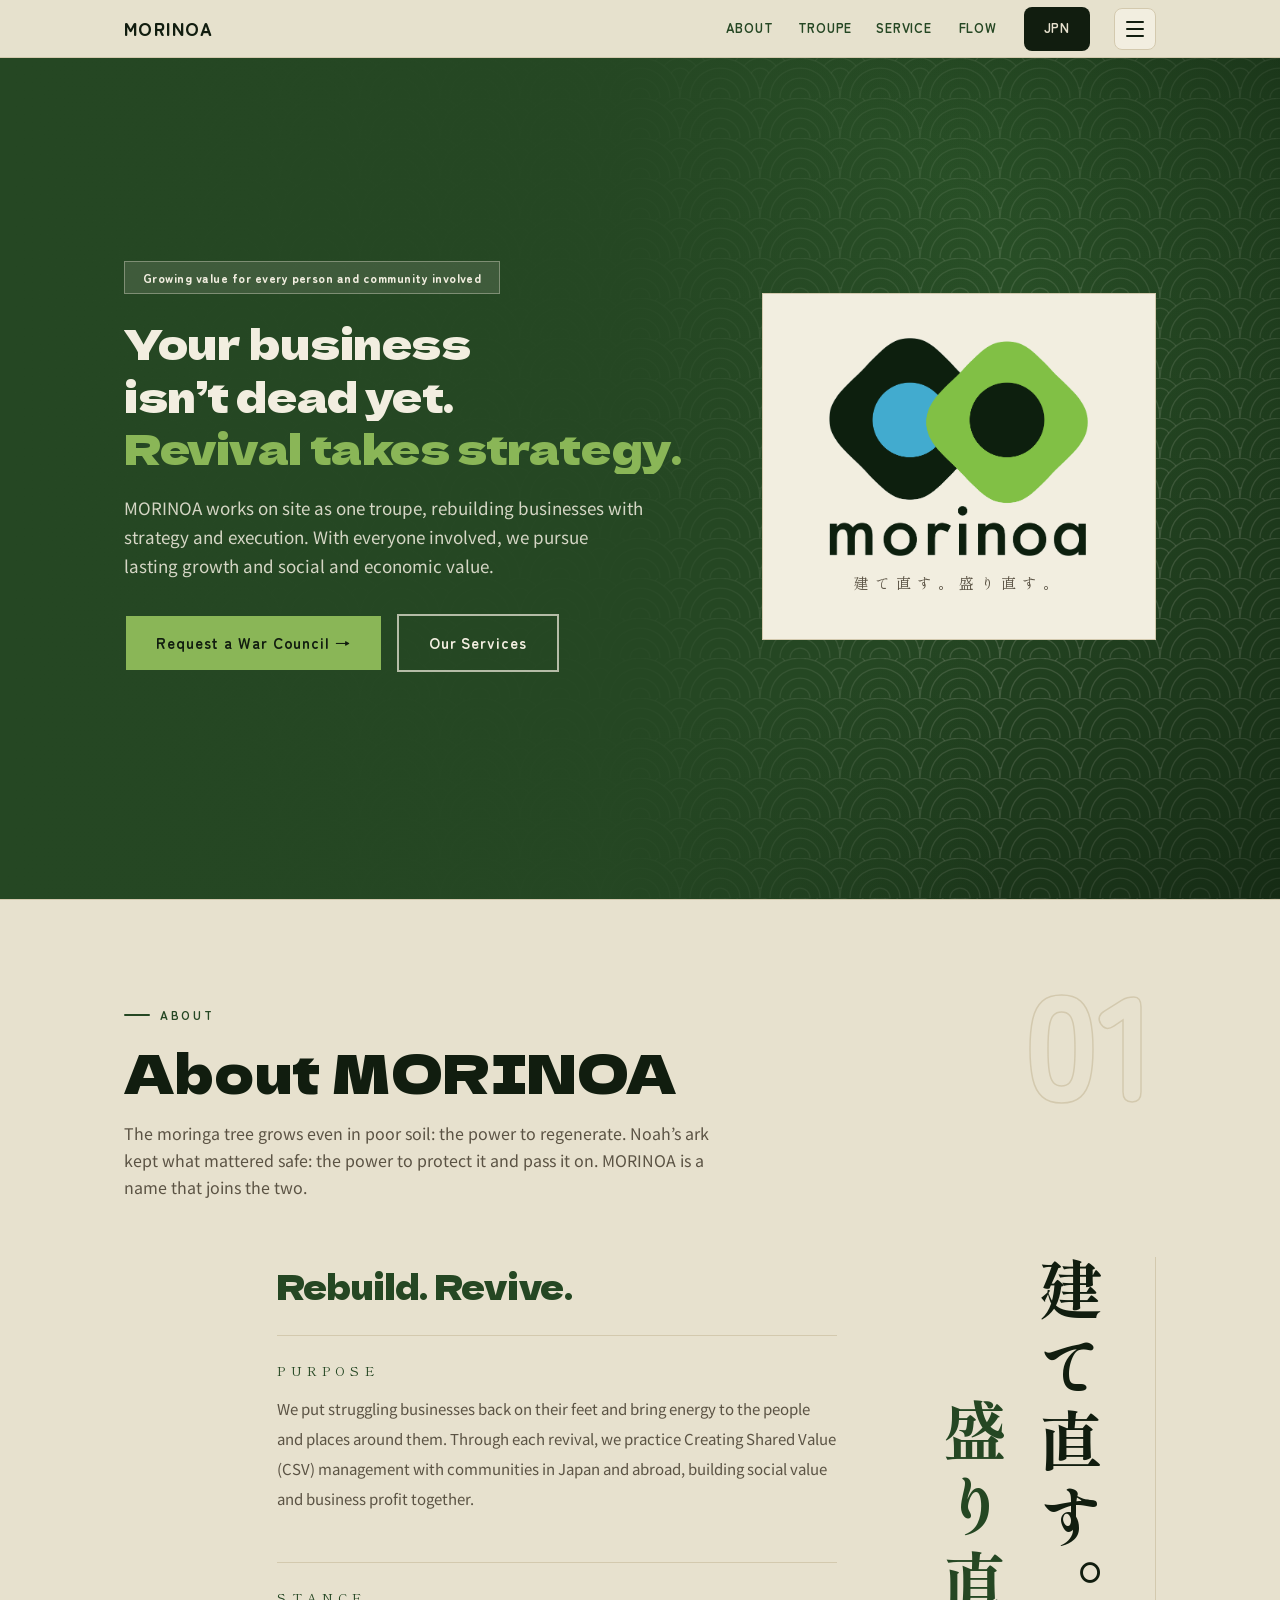
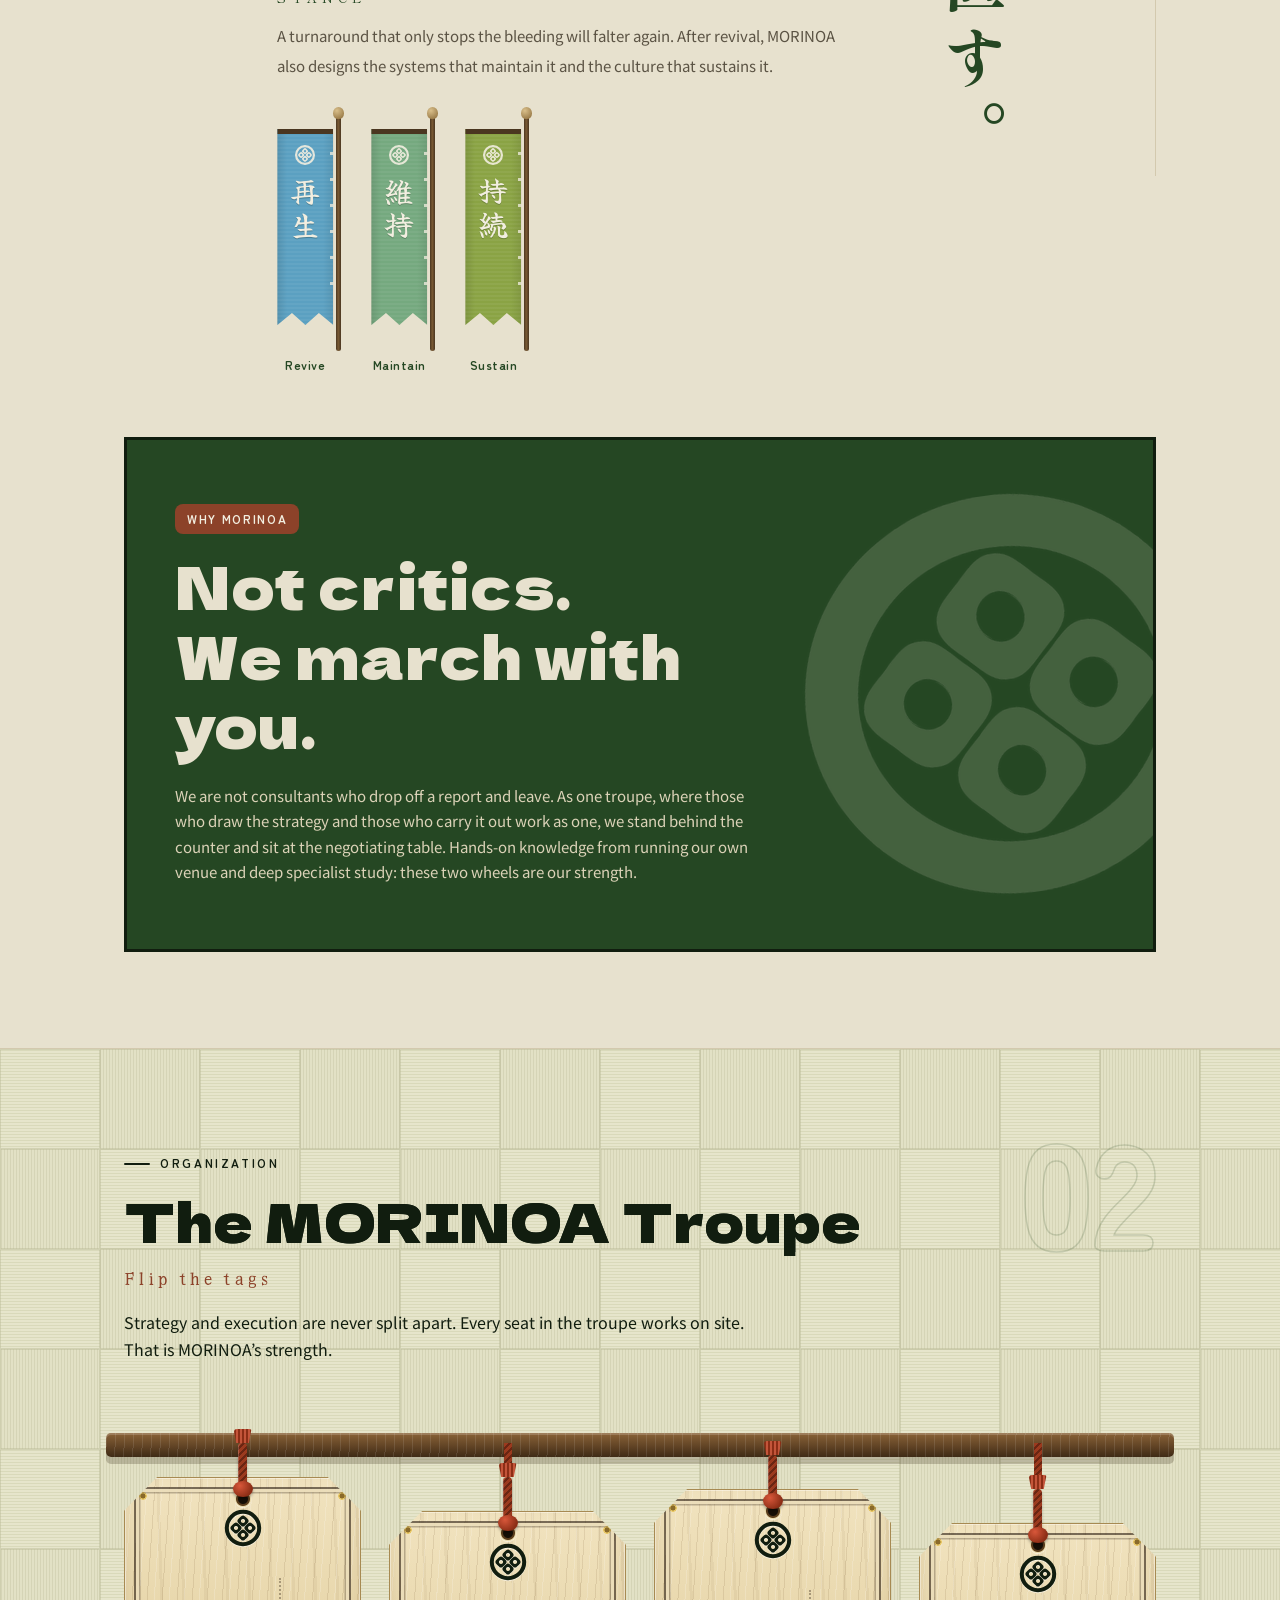
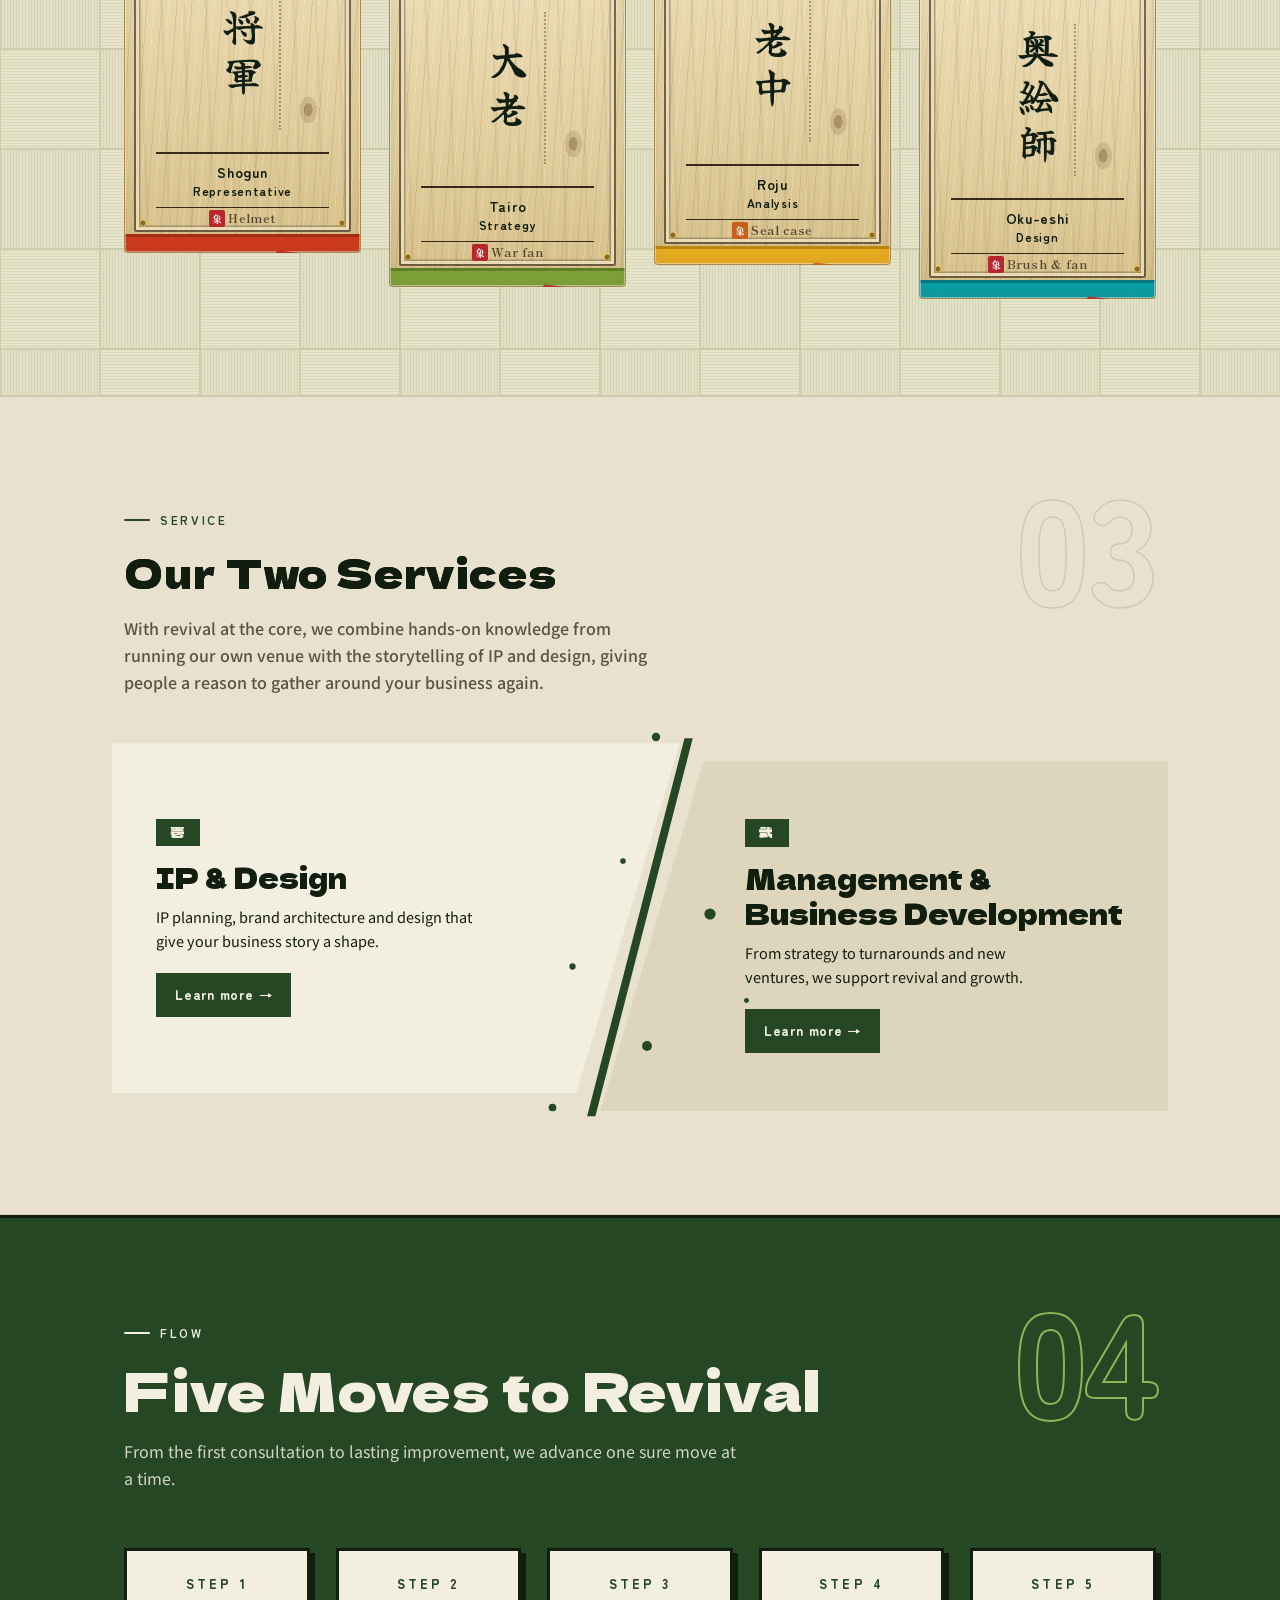
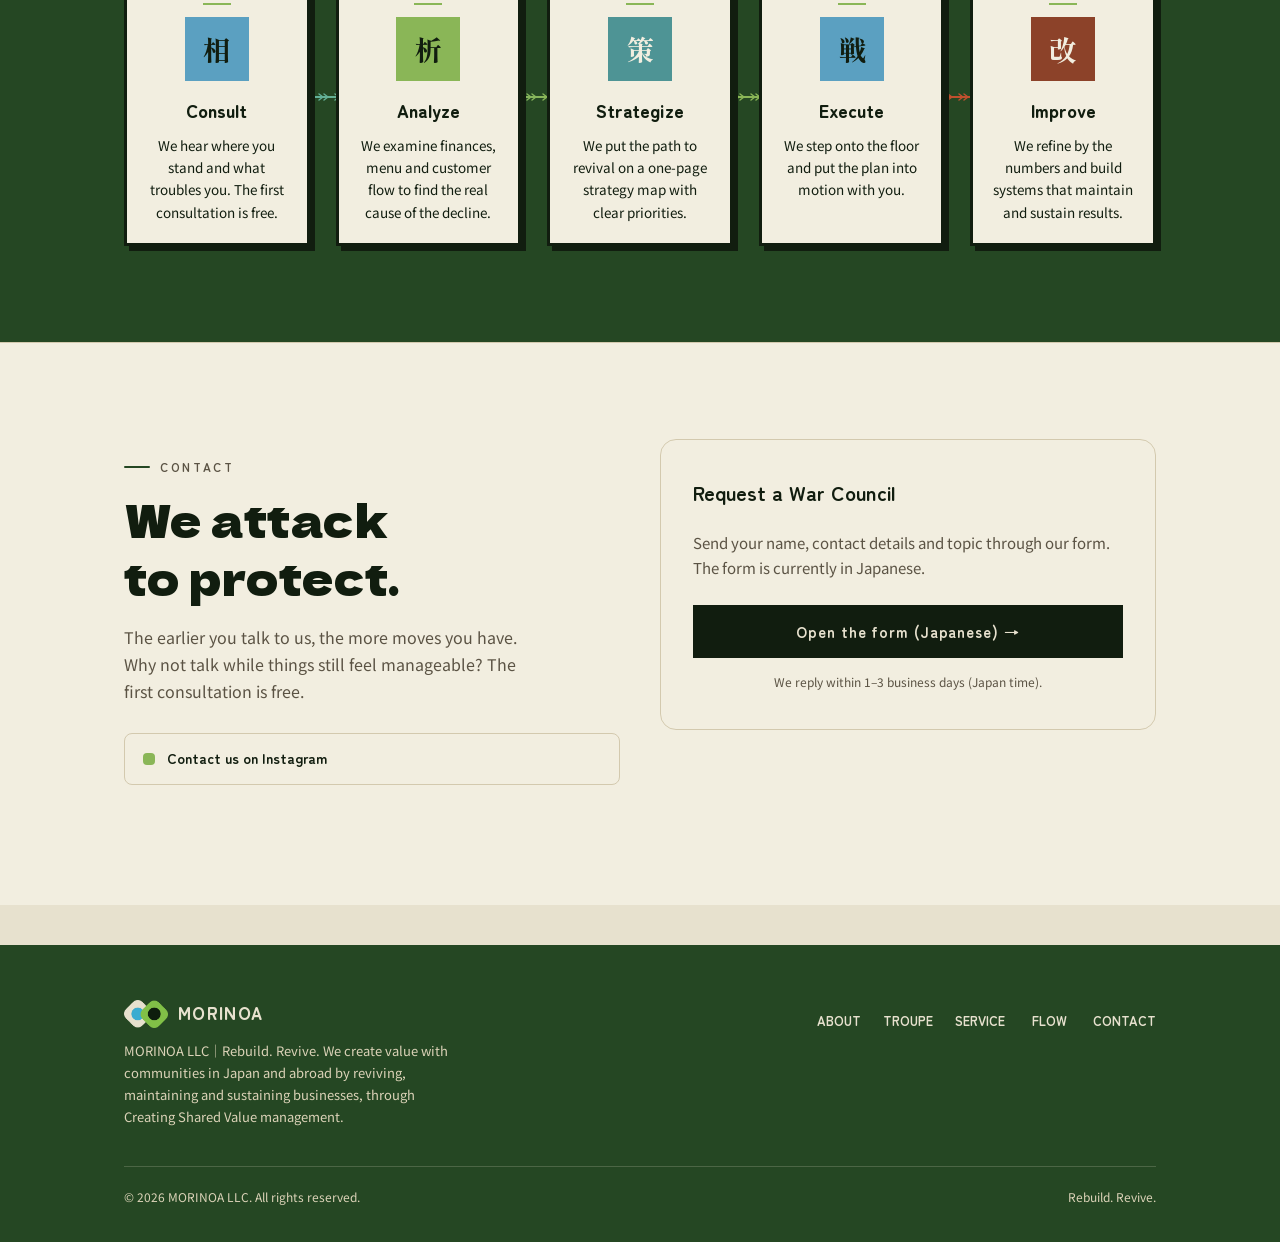
==== commit 64a38567: "English pages: label the language switch JPN Co-Authored-By: Claude Sonnet 5.5 <noreply@anthropic.co" ====
--- a/en/index.html
+++ b/en/index.html
@@ -104,7 +104,7 @@
       <li><a href="#org">TROUPE</a></li>
       <li><a href="#service">SERVICE</a></li>
       <li><a href="#flow">FLOW</a></li>
-      <li class="cta-li"><a class="nav-cta lang-switch" href="../" lang="ja" hreflang="ja">日本語</a></li>
+      <li class="cta-li"><a class="nav-cta lang-switch" href="../" hreflang="ja" aria-label="JPN: Japanese version">JPN</a></li>
       <li class="menu-li"><button class="menu-btn" type="button" aria-label="Open menu" aria-expanded="false" aria-controls="site-menu"><span></span><span></span><span></span></button></li>
     </ul>
   </div>
